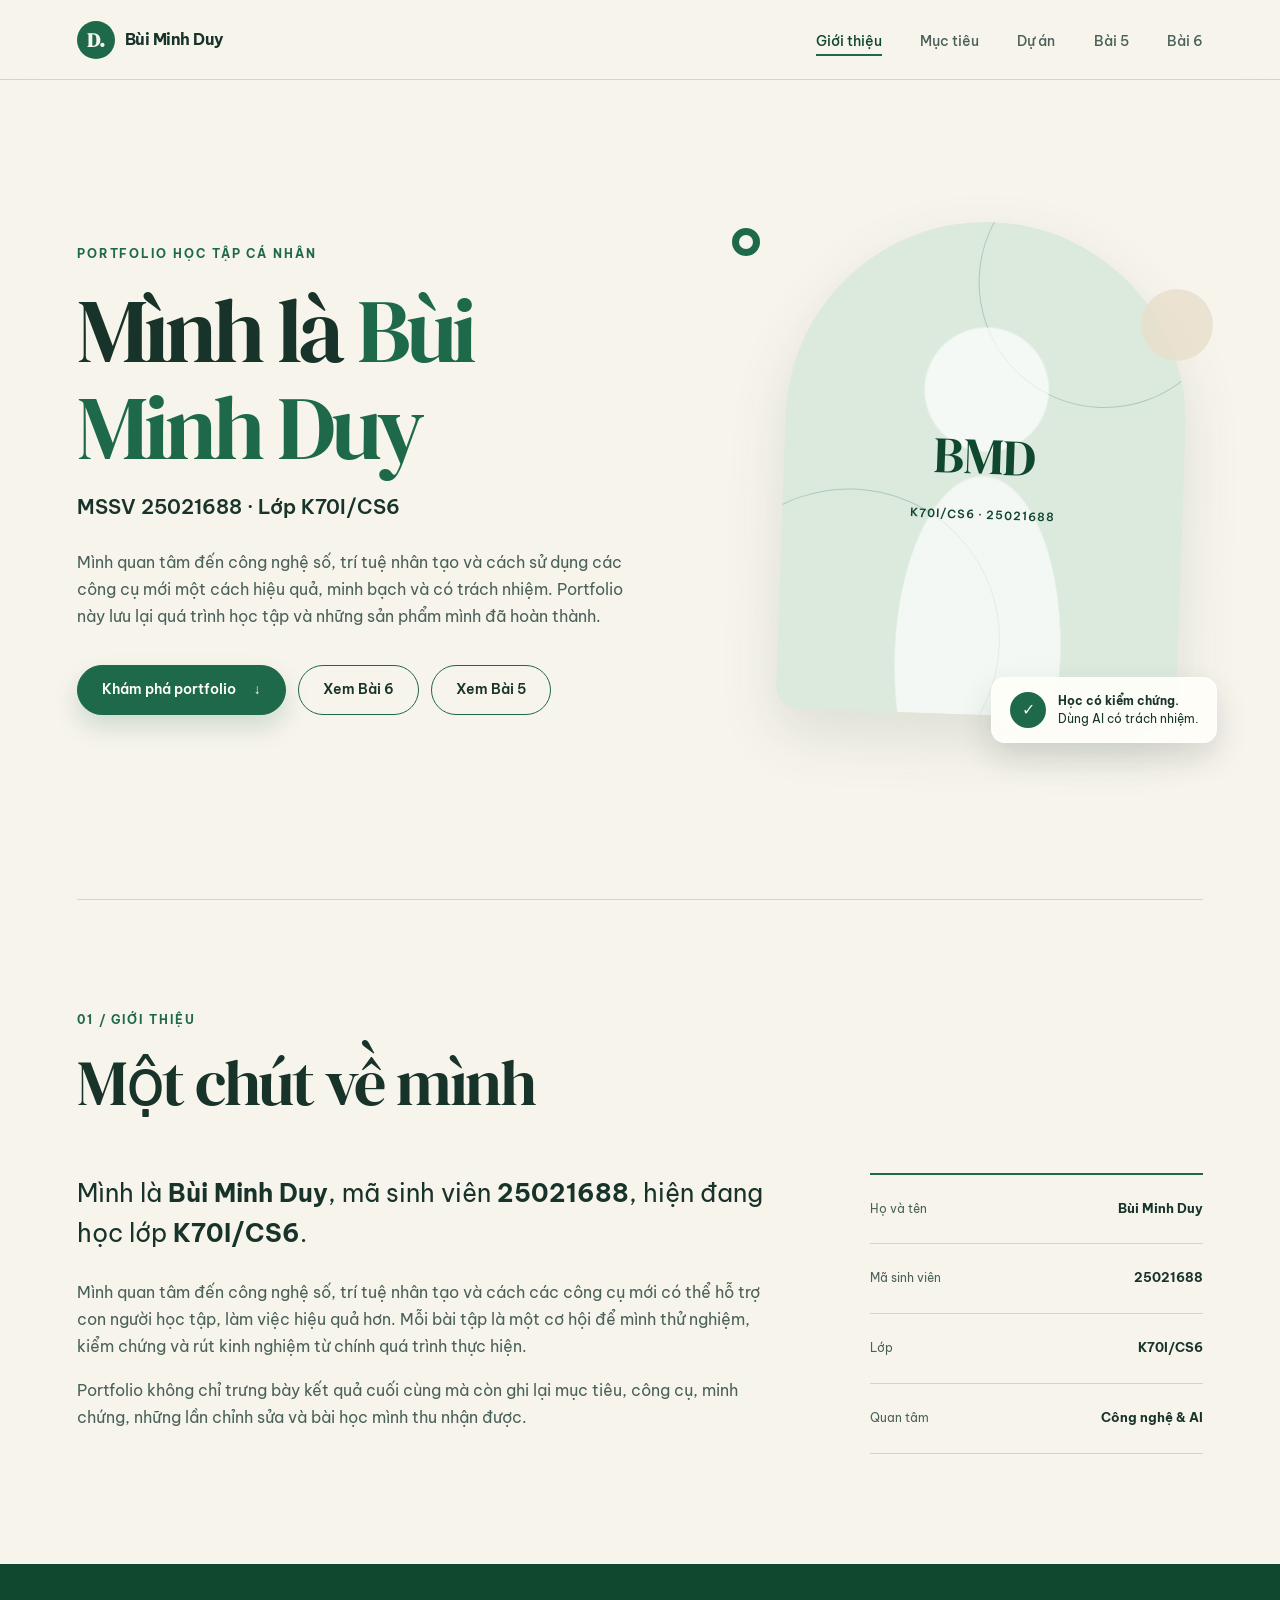
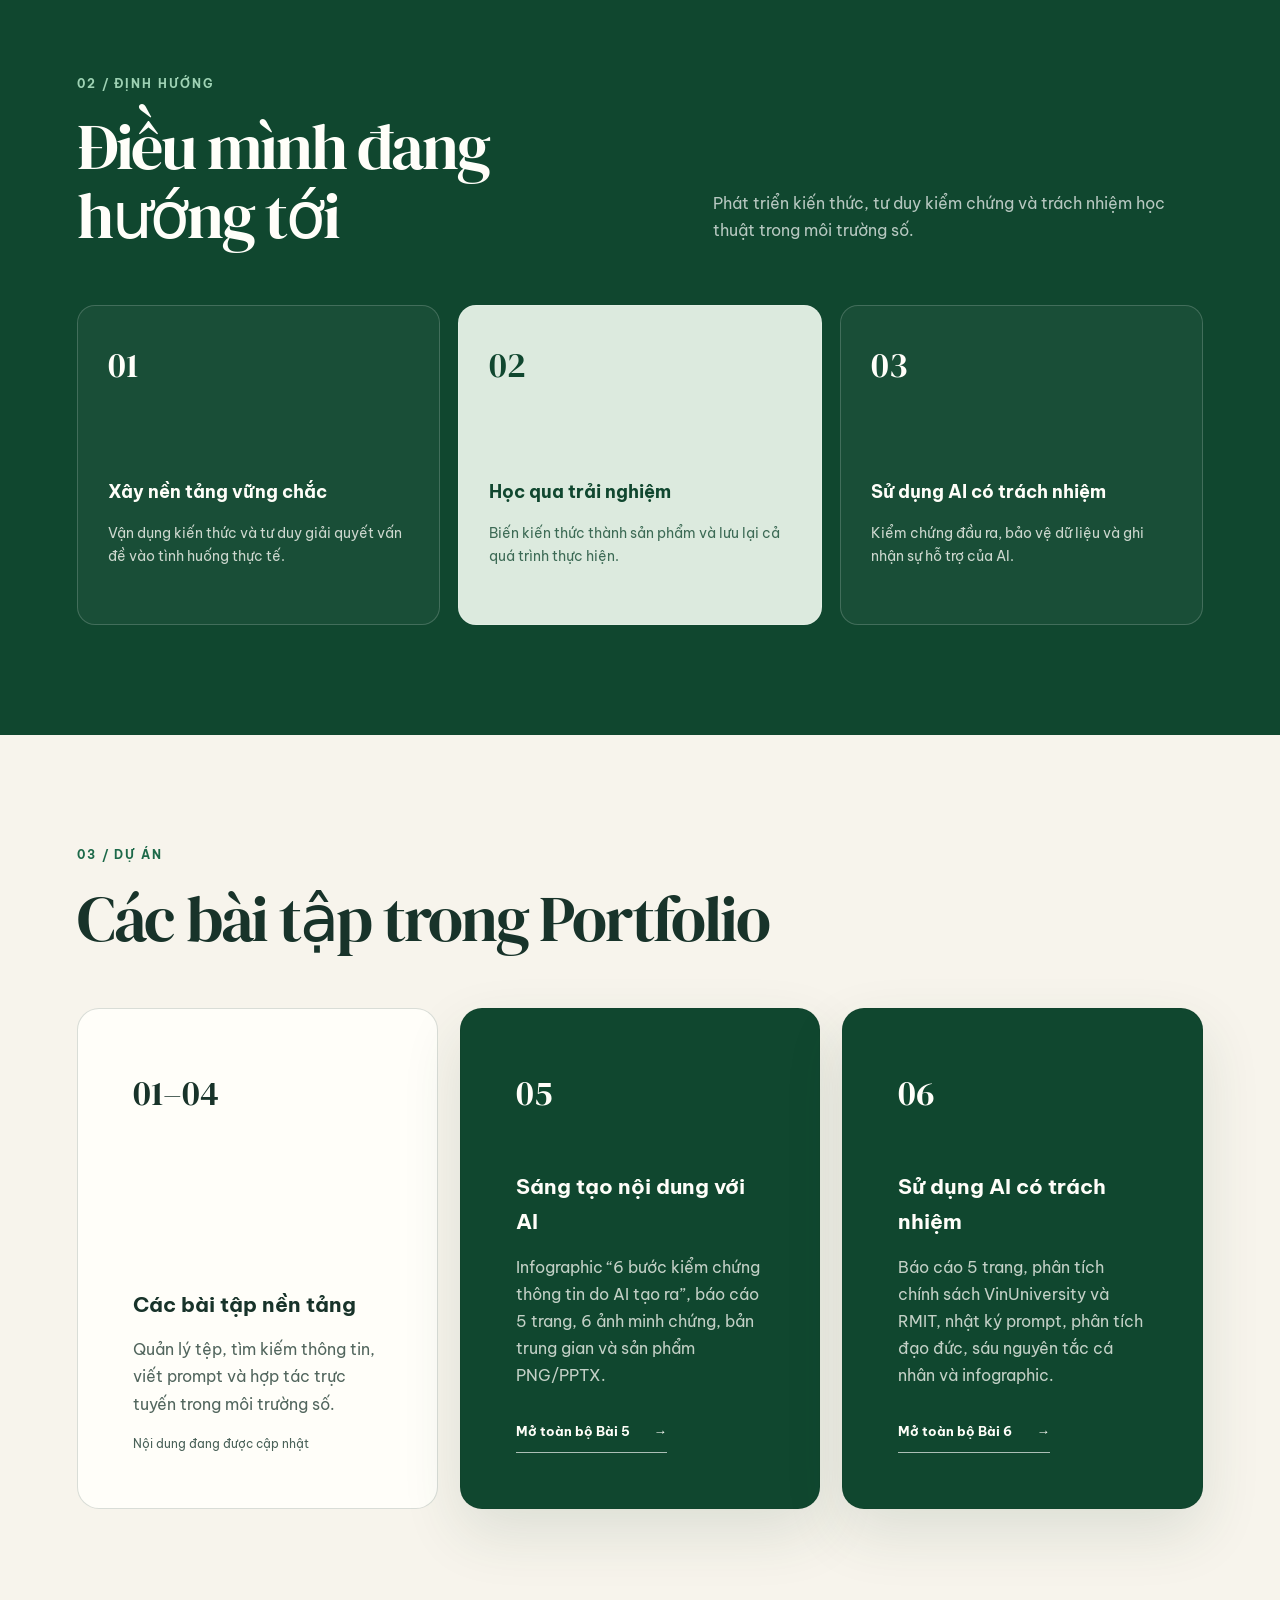
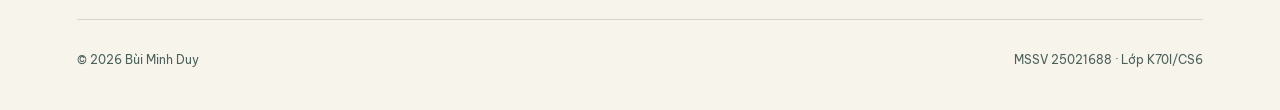
==== index.html @ 4091e0c0 "Add Bai 5 AI content project" ====
<!DOCTYPE html>
<html lang="vi">
  <head>
    <meta charset="UTF-8" />
    <meta name="viewport" content="width=device-width, initial-scale=1.0" />
    <meta
      name="description"
      content="Portfolio học tập của Bùi Minh Duy, sinh viên lớp K70I/CS6."
    />
    <title>Portfolio | Bùi Minh Duy</title>
    <link rel="stylesheet" href="styles.css" />
    <script src="script.js" defer></script>
  </head>
  <body>
    <header class="site-header">
      <a class="brand" href="#trang-chu" aria-label="Về đầu trang">
        <span class="brand-mark">D.</span>
        <span>Bùi Minh Duy</span>
      </a>

      <button
        class="menu-button"
        type="button"
        aria-label="Mở trình đơn"
        aria-expanded="false"
        aria-controls="main-menu"
      >
        <span></span>
        <span></span>
      </button>

      <nav id="main-menu" class="main-nav" aria-label="Điều hướng chính">
        <a class="active" href="#gioi-thieu">Giới thiệu</a>
        <a href="#muc-tieu">Mục tiêu</a>
        <a href="#du-an">Dự án</a>
        <a href="bai-5.html">Bài 5</a>
        <a href="bai-6.html">Bài 6</a>
      </nav>
    </header>

    <main>
      <section id="trang-chu" class="hero" aria-labelledby="hero-title">
        <div class="hero-copy">
          <p class="eyebrow">Portfolio học tập cá nhân</p>
          <h1 id="hero-title">Mình là <span>Bùi Minh Duy</span></h1>
          <p class="hero-role">MSSV 25021688 · Lớp K70I/CS6</p>
          <p class="hero-intro">
            Mình quan tâm đến công nghệ số, trí tuệ nhân tạo và cách sử dụng
            các công cụ mới một cách hiệu quả, minh bạch và có trách nhiệm.
            Portfolio này lưu lại quá trình học tập và những sản phẩm mình đã
            hoàn thành.
          </p>
          <div class="hero-actions">
            <a class="button button-primary" href="#gioi-thieu">
              Khám phá portfolio <span aria-hidden="true">↓</span>
            </a>
            <a class="button button-secondary" href="bai-6.html">
              Xem Bài 6
            </a>
            <a class="button button-secondary" href="bai-5.html">
              Xem Bài 5
            </a>
          </div>
        </div>

        <div class="hero-visual" aria-label="Thông tin sinh viên">
          <div class="portrait-frame">
            <div class="portrait-placeholder" role="img" aria-label="Ký hiệu tên Bùi Minh Duy">
              <span>BMD</span>
              <small>K70I/CS6 · 25021688</small>
            </div>
          </div>
          <div class="floating-note">
            <span class="note-icon" aria-hidden="true">✓</span>
            <p><strong>Học có kiểm chứng.</strong><br />Dùng AI có trách nhiệm.</p>
          </div>
          <span class="decor decor-one" aria-hidden="true"></span>
          <span class="decor decor-two" aria-hidden="true"></span>
        </div>
      </section>

      <section id="gioi-thieu" class="about section-shell" aria-labelledby="about-title">
        <div class="section-heading">
          <p class="eyebrow">01 / Giới thiệu</p>
          <h2 id="about-title">Một chút về mình</h2>
        </div>

        <div class="about-grid">
          <article class="about-story">
            <p class="lead">
              Mình là <strong>Bùi Minh Duy</strong>, mã sinh viên
              <strong>25021688</strong>, hiện đang học lớp
              <strong>K70I/CS6</strong>.
            </p>
            <p>
              Mình quan tâm đến công nghệ số, trí tuệ nhân tạo và cách các
              công cụ mới có thể hỗ trợ con người học tập, làm việc hiệu quả
              hơn. Mỗi bài tập là một cơ hội để mình thử nghiệm, kiểm chứng và
              rút kinh nghiệm từ chính quá trình thực hiện.
            </p>
            <p>
              Portfolio không chỉ trưng bày kết quả cuối cùng mà còn ghi lại
              mục tiêu, công cụ, minh chứng, những lần chỉnh sửa và bài học
              mình thu nhận được.
            </p>
          </article>

          <aside class="quick-facts" aria-label="Thông tin nhanh">
            <div class="fact"><span>Họ và tên</span><strong>Bùi Minh Duy</strong></div>
            <div class="fact"><span>Mã sinh viên</span><strong>25021688</strong></div>
            <div class="fact"><span>Lớp</span><strong>K70I/CS6</strong></div>
            <div class="fact"><span>Quan tâm</span><strong>Công nghệ &amp; AI</strong></div>
          </aside>
        </div>
      </section>

      <section id="muc-tieu" class="goals section-shell" aria-labelledby="goals-title">
        <div class="section-heading heading-row">
          <div>
            <p class="eyebrow">02 / Định hướng</p>
            <h2 id="goals-title">Điều mình đang hướng tới</h2>
          </div>
          <p>
            Phát triển kiến thức, tư duy kiểm chứng và trách nhiệm học thuật
            trong môi trường số.
          </p>
        </div>

        <div class="goal-list">
          <article class="goal-card">
            <span class="goal-number">01</span>
            <h3>Xây nền tảng vững chắc</h3>
            <p>Vận dụng kiến thức và tư duy giải quyết vấn đề vào tình huống thực tế.</p>
          </article>
          <article class="goal-card featured">
            <span class="goal-number">02</span>
            <h3>Học qua trải nghiệm</h3>
            <p>Biến kiến thức thành sản phẩm và lưu lại cả quá trình thực hiện.</p>
          </article>
          <article class="goal-card">
            <span class="goal-number">03</span>
            <h3>Sử dụng AI có trách nhiệm</h3>
            <p>Kiểm chứng đầu ra, bảo vệ dữ liệu và ghi nhận sự hỗ trợ của AI.</p>
          </article>
        </div>
      </section>

      <section id="du-an" class="portfolio-purpose section-shell" aria-labelledby="projects-title">
        <div class="section-heading">
          <p class="eyebrow">03 / Dự án</p>
          <h2 id="projects-title">Các bài tập trong Portfolio</h2>
        </div>

        <div class="projects-grid">
          <article class="project-card project-muted">
            <span>01–04</span>
            <h3>Các bài tập nền tảng</h3>
            <p>
              Quản lý tệp, tìm kiếm thông tin, viết prompt và hợp tác trực
              tuyến trong môi trường số.
            </p>
            <small>Nội dung đang được cập nhật</small>
          </article>

          <article class="project-card project-featured">
            <span>05</span>
            <h3>Sáng tạo nội dung với AI</h3>
            <p>
              Infographic “6 bước kiểm chứng thông tin do AI tạo ra”, báo cáo
              5 trang, 6 ảnh minh chứng, bản trung gian và sản phẩm PNG/PPTX.
            </p>
            <a class="project-link" href="bai-5.html">
              Mở toàn bộ Bài 5 <span aria-hidden="true">→</span>
            </a>
          </article>

          <article class="project-card project-featured">
            <span>06</span>
            <h3>Sử dụng AI có trách nhiệm</h3>
            <p>
              Báo cáo 5 trang, phân tích chính sách VinUniversity và RMIT,
              nhật ký prompt, phân tích đạo đức, sáu nguyên tắc cá nhân và
              infographic.
            </p>
            <a class="project-link" href="bai-6.html">
              Mở toàn bộ Bài 6 <span aria-hidden="true">→</span>
            </a>
          </article>
        </div>
      </section>
    </main>

    <footer>
      <p>© <span id="current-year">2026</span> Bùi Minh Duy</p>
      <p>MSSV 25021688 · Lớp K70I/CS6</p>
    </footer>
  </body>
</html>
---- styles.css ----
@import url("https://fonts.googleapis.com/css2?family=Be+Vietnam+Pro:wght@400;500;600;700&family=DM+Serif+Display&display=swap");

:root {
  --ink: #18332a;
  --ink-soft: #496158;
  --green: #1d6949;
  --green-dark: #10472f;
  --mint: #dceade;
  --cream: #f7f4ec;
  --sand: #e9dfcc;
  --white: #fffef9;
  --line: rgba(24, 51, 42, 0.16);
  --shadow: 0 24px 60px rgba(29, 71, 50, 0.12);
}

* {
  box-sizing: border-box;
}

html {
  scroll-behavior: smooth;
}

body {
  margin: 0;
  overflow-x: hidden;
  color: var(--ink);
  background: var(--cream);
  font-family: "Be Vietnam Pro", Arial, sans-serif;
  line-height: 1.7;
}

a {
  color: inherit;
  text-decoration: none;
}

button {
  font: inherit;
}

.site-header {
  position: sticky;
  z-index: 20;
  top: 0;
  display: flex;
  align-items: center;
  justify-content: space-between;
  min-height: 80px;
  padding: 0 6vw;
  border-bottom: 1px solid var(--line);
  background: rgba(247, 244, 236, 0.92);
  backdrop-filter: blur(16px);
}

.brand {
  display: inline-flex;
  align-items: center;
  gap: 10px;
  font-weight: 700;
  letter-spacing: -0.03em;
}

.brand-mark {
  display: grid;
  width: 38px;
  height: 38px;
  place-items: center;
  border-radius: 50%;
  color: var(--cream);
  background: var(--green);
  font-family: "DM Serif Display", Georgia, serif;
  font-size: 1.25rem;
}

.main-nav {
  display: flex;
  align-items: center;
  gap: clamp(22px, 3vw, 46px);
}

.main-nav a {
  position: relative;
  padding: 27px 0 23px;
  color: var(--ink-soft);
  font-size: 0.88rem;
  font-weight: 500;
}

.main-nav a::after {
  position: absolute;
  right: 0;
  bottom: 20px;
  left: 0;
  height: 2px;
  background: var(--green);
  content: "";
  transform: scaleX(0);
  transition: transform 180ms ease;
}

.main-nav a:hover,
.main-nav a.active {
  color: var(--green-dark);
}

.main-nav a:hover::after,
.main-nav a.active::after {
  transform: scaleX(1);
}

.menu-button {
  display: none;
  width: 44px;
  height: 44px;
  padding: 0;
  border: 0;
  background: transparent;
  cursor: pointer;
}

.menu-button span {
  display: block;
  width: 24px;
  height: 2px;
  margin: 6px auto;
  background: var(--ink);
  transition: transform 180ms ease;
}

.hero,
.section-shell,
footer {
  width: min(1180px, 88vw);
  margin-inline: auto;
}

.hero {
  display: grid;
  min-height: calc(100vh - 81px);
  align-items: center;
  grid-template-columns: 1.08fr 0.92fr;
  gap: clamp(50px, 8vw, 120px);
  padding: 80px 0 100px;
}

.eyebrow {
  margin: 0 0 18px;
  color: var(--green);
  font-size: 0.75rem;
  font-weight: 700;
  letter-spacing: 0.16em;
  text-transform: uppercase;
}

h1,
h2,
h3,
p {
  margin-top: 0;
}

h1,
h2 {
  font-family: "DM Serif Display", Georgia, serif;
  font-weight: 400;
  line-height: 1.08;
}

h1 {
  max-width: 760px;
  margin-bottom: 14px;
  font-size: clamp(3.4rem, 7vw, 6.7rem);
  letter-spacing: -0.045em;
}

h1 span {
  color: var(--green);
}

.hero-role {
  margin-bottom: 24px;
  color: var(--ink);
  font-size: clamp(1rem, 1.6vw, 1.3rem);
  font-weight: 600;
}

.hero-intro {
  max-width: 620px;
  margin-bottom: 34px;
  color: var(--ink-soft);
  font-size: 1rem;
}

.hero-actions {
  display: flex;
  flex-wrap: wrap;
  gap: 12px;
}

.button {
  display: inline-flex;
  min-height: 50px;
  align-items: center;
  justify-content: center;
  gap: 18px;
  padding: 0 24px;
  border: 1px solid var(--green);
  border-radius: 999px;
  font-size: 0.86rem;
  font-weight: 600;
  transition:
    transform 180ms ease,
    box-shadow 180ms ease,
    background 180ms ease;
}

.button:hover {
  transform: translateY(-2px);
}

.button-primary {
  color: var(--white);
  background: var(--green);
  box-shadow: 0 12px 24px rgba(29, 105, 73, 0.18);
}

.button-primary:hover {
  background: var(--green-dark);
}

.button-secondary:hover {
  background: var(--mint);
}

.hero-visual {
  position: relative;
  min-height: 560px;
}

.portrait-frame {
  position: absolute;
  inset: 4% 4% 8% 11%;
  overflow: hidden;
  border-radius: 220px 220px 24px 24px;
  background: var(--mint);
  box-shadow: var(--shadow);
  transform: rotate(2deg);
}

.portrait-frame::before,
.portrait-frame::after {
  position: absolute;
  border: 1px solid rgba(29, 105, 73, 0.25);
  border-radius: 50%;
  content: "";
}

.portrait-frame::before {
  top: -70px;
  right: -40px;
  width: 250px;
  height: 250px;
}

.portrait-frame::after {
  bottom: -80px;
  left: -80px;
  width: 300px;
  height: 300px;
}

.portrait-placeholder {
  position: relative;
  z-index: 1;
  display: flex;
  height: 100%;
  align-items: center;
  justify-content: center;
  flex-direction: column;
  color: var(--green-dark);
  background:
    radial-gradient(circle at 50% 34%, rgba(255, 255, 255, 0.7) 0 16%, transparent 16.5%),
    radial-gradient(ellipse at 50% 88%, rgba(255, 255, 255, 0.65) 0 29%, transparent 29.5%);
  font-family: "DM Serif Display", Georgia, serif;
  font-size: clamp(1.8rem, 4vw, 3.2rem);
  text-align: center;
}

.portrait-placeholder small {
  margin-top: 5px;
  font-family: "Be Vietnam Pro", Arial, sans-serif;
  font-size: 0.72rem;
  font-weight: 600;
  letter-spacing: 0.08em;
  text-transform: uppercase;
}

.floating-note {
  position: absolute;
  z-index: 2;
  right: -3%;
  bottom: 3%;
  display: flex;
  align-items: center;
  gap: 12px;
  padding: 14px 18px;
  border: 1px solid rgba(255, 255, 255, 0.7);
  border-radius: 14px;
  background: rgba(255, 254, 249, 0.92);
  box-shadow: 0 14px 32px rgba(24, 51, 42, 0.14);
  backdrop-filter: blur(10px);
}

.floating-note p {
  margin: 0;
  font-size: 0.75rem;
  line-height: 1.5;
}

.note-icon {
  display: grid;
  width: 36px;
  height: 36px;
  place-items: center;
  border-radius: 50%;
  color: var(--cream);
  background: var(--green);
}

.decor {
  position: absolute;
  border-radius: 50%;
}

.decor-one {
  top: 5%;
  left: 0;
  width: 28px;
  height: 28px;
  border: 7px solid var(--green);
}

.decor-two {
  top: 16%;
  right: -2%;
  width: 72px;
  height: 72px;
  background: var(--sand);
  opacity: 0.8;
}

.section-shell {
  padding: 110px 0;
  scroll-margin-top: 70px;
}

.section-heading {
  margin-bottom: 55px;
}

.section-heading h2,
.purpose-content h2,
.contact h2 {
  margin-bottom: 0;
  font-size: clamp(2.5rem, 5vw, 4.4rem);
  letter-spacing: -0.035em;
}

.about {
  border-top: 1px solid var(--line);
}

.about-grid {
  display: grid;
  grid-template-columns: 1.35fr 0.65fr;
  gap: clamp(40px, 8vw, 120px);
}

.about-story p {
  color: var(--ink-soft);
}

.about-story .lead {
  color: var(--ink);
  font-size: clamp(1.2rem, 2vw, 1.55rem);
  line-height: 1.65;
}

.quick-facts {
  border-top: 2px solid var(--green);
}

.fact {
  display: flex;
  justify-content: space-between;
  gap: 20px;
  padding: 23px 0;
  border-bottom: 1px solid var(--line);
}

.fact span {
  color: var(--ink-soft);
  font-size: 0.78rem;
}

.fact strong {
  font-size: 0.84rem;
  text-align: right;
}

.goals {
  width: 100%;
  max-width: none;
  padding-right: 6vw;
  padding-left: 6vw;
  color: var(--white);
  background: var(--green-dark);
}

.goals .eyebrow {
  color: #9ed2b4;
}

.heading-row {
  display: flex;
  align-items: end;
  justify-content: space-between;
  gap: 50px;
}

.heading-row > p {
  max-width: 490px;
  margin-bottom: 6px;
  color: var(--ink-soft);
}

.goals .heading-row > p {
  color: rgba(255, 255, 255, 0.7);
}

.goal-list {
  display: grid;
  max-width: 1180px;
  margin: 0 auto;
  grid-template-columns: repeat(3, 1fr);
  gap: 18px;
}

.goal-card {
  min-height: 320px;
  padding: 30px;
  border: 1px solid rgba(255, 255, 255, 0.18);
  border-radius: 18px;
  background: rgba(255, 255, 255, 0.04);
  transition:
    transform 200ms ease,
    background 200ms ease;
}

.goal-card:hover {
  background: rgba(255, 255, 255, 0.08);
  transform: translateY(-5px);
}

.goal-card.featured {
  color: var(--green-dark);
  background: var(--mint);
}

.goal-number {
  display: block;
  margin-bottom: 80px;
  font-family: "DM Serif Display", Georgia, serif;
  font-size: 2.2rem;
}

.goal-card h3 {
  margin-bottom: 14px;
  font-size: 1.15rem;
}

.goal-card p {
  margin-bottom: 0;
  color: inherit;
  font-size: 0.86rem;
  opacity: 0.78;
}

.purpose-card {
  display: grid;
  overflow: hidden;
  border: 1px solid var(--line);
  border-radius: 22px;
  background: var(--white);
  box-shadow: var(--shadow);
  grid-template-columns: 0.36fr 1fr;
}

.purpose-label {
  display: grid;
  min-height: 490px;
  place-items: center;
  padding: 30px;
  color: var(--cream);
  background: var(--green);
  font-size: 0.78rem;
  font-weight: 700;
  letter-spacing: 0.16em;
  text-transform: uppercase;
  writing-mode: vertical-rl;
  transform: rotate(180deg);
}

.purpose-content {
  padding: clamp(45px, 7vw, 90px);
}

.purpose-content h2 {
  max-width: 700px;
  margin-bottom: 28px;
}

.purpose-content > p {
  max-width: 740px;
  color: var(--ink-soft);
}

.purpose-tags {
  display: flex;
  flex-wrap: wrap;
  gap: 10px;
  margin-top: 36px;
}

.purpose-tags span {
  padding: 9px 14px;
  border: 1px solid var(--line);
  border-radius: 999px;
  color: var(--green-dark);
  background: var(--cream);
  font-size: 0.72rem;
  font-weight: 600;
}

.projects-grid {
  display: grid;
  grid-template-columns: repeat(3, 1fr);
  gap: 22px;
}

.project-card {
  display: flex;
  min-height: 360px;
  padding: clamp(30px, 5vw, 55px);
  border: 1px solid var(--line);
  border-radius: 22px;
  flex-direction: column;
}

.project-card > span {
  margin-bottom: auto;
  font-family: "DM Serif Display", Georgia, serif;
  font-size: 2.2rem;
}

.project-card h3 {
  margin: 45px 0 14px;
  font-size: 1.3rem;
}

.project-card p {
  color: inherit;
  opacity: 0.75;
}

.project-muted {
  color: var(--ink);
  background: var(--white);
}

.project-muted small {
  color: var(--ink-soft);
  font-size: 0.72rem;
}

.project-featured {
  color: var(--white);
  background: var(--green-dark);
  box-shadow: var(--shadow);
}

.project-link {
  display: inline-flex;
  width: fit-content;
  align-items: center;
  gap: 24px;
  margin-top: 16px;
  padding-bottom: 8px;
  border-bottom: 1px solid rgba(255, 255, 255, 0.65);
  font-size: 0.84rem;
  font-weight: 700;
}

.project-page {
  background: #f8f6ef;
}

.project-page .site-header {
  background: rgba(248, 246, 239, 0.94);
}

.project-hero {
  color: var(--white);
  background: var(--green-dark);
}

.project-hero-inner {
  display: grid;
  width: min(1180px, 88vw);
  min-height: 670px;
  align-items: center;
  margin: 0 auto;
  padding: 90px 0;
  grid-template-columns: 1.25fr 0.75fr;
  gap: 80px;
}

.project-hero-inner > * {
  min-width: 0;
}

.project-hero h1 {
  margin: 0 0 28px;
  color: var(--white);
  font-size: clamp(4rem, 8vw, 7rem);
}

.eyebrow.light,
.principles-section .eyebrow {
  color: #a9d7bc;
}

.project-lead {
  max-width: 700px;
  margin: 0;
  color: rgba(255, 255, 255, 0.72);
  font-size: clamp(1rem, 1.6vw, 1.25rem);
  overflow-wrap: anywhere;
}

.student-panel {
  width: 100%;
  margin: 0;
  padding: 12px 32px;
  border: 1px solid rgba(255, 255, 255, 0.18);
  border-radius: 20px;
  background: rgba(255, 255, 255, 0.05);
}

.student-panel div {
  display: flex;
  justify-content: space-between;
  gap: 20px;
  padding: 20px 0;
  border-bottom: 1px solid rgba(255, 255, 255, 0.14);
}

.student-panel div:last-child {
  border-bottom: 0;
}

.student-panel dt {
  color: rgba(255, 255, 255, 0.58);
  font-size: 0.72rem;
}

.student-panel dd {
  min-width: 0;
  margin: 0;
  font-size: 0.82rem;
  font-weight: 700;
  overflow-wrap: anywhere;
  text-align: right;
}

.deliverables-grid {
  display: grid;
  grid-template-columns: repeat(4, 1fr);
  gap: 14px;
}

.deliverables-grid article {
  min-height: 250px;
  padding: 27px;
  border: 1px solid var(--line);
  border-radius: 16px;
  background: var(--white);
}

.deliverables-grid strong,
.process-grid article > span,
.prompt-card > span {
  color: var(--green);
  font-size: 0.72rem;
  font-weight: 700;
  letter-spacing: 0.1em;
  text-transform: uppercase;
}

.deliverables-grid h3 {
  margin: 70px 0 12px;
  font-size: 1rem;
}

.deliverables-grid p {
  margin: 0;
  color: var(--ink-soft);
  font-size: 0.82rem;
}

.policy-section,
.ai-log-section,
.ethics-section,
.infographic-section,
.report-section,
.integrity-section,
.reflection-section,
.sources-section {
  border-top: 1px solid var(--line);
}

.two-column-copy {
  display: grid;
  grid-template-columns: 1fr 1fr;
  gap: clamp(40px, 8vw, 100px);
}

.two-column-copy p {
  color: var(--ink-soft);
}

.check-list {
  margin: 0;
  padding: 0;
  list-style: none;
}

.check-list li {
  position: relative;
  padding: 15px 0 15px 40px;
  border-bottom: 1px solid var(--line);
  font-size: 0.86rem;
}

.check-list li::before {
  position: absolute;
  top: 17px;
  left: 0;
  display: grid;
  width: 22px;
  height: 22px;
  place-items: center;
  border-radius: 50%;
  color: var(--white);
  background: var(--green);
  content: "✓";
  font-size: 0.7rem;
  font-weight: 700;
}

.comparison-table {
  overflow: hidden;
  margin-top: 60px;
  border: 1px solid var(--line);
  border-radius: 16px;
  background: var(--white);
}

.comparison-row {
  display: grid;
  grid-template-columns: 0.7fr 1.15fr 1.15fr;
}

.ai-comparison .comparison-row {
  grid-template-columns: 0.8fr 1fr 1fr 1fr;
}

.comparison-row > * {
  padding: 18px 22px;
  border-right: 1px solid var(--line);
  border-bottom: 1px solid var(--line);
  font-size: 0.8rem;
}

.comparison-row > *:last-child {
  border-right: 0;
}

.comparison-row:last-child > * {
  border-bottom: 0;
}

.comparison-head {
  color: var(--white);
  background: var(--green-dark);
}

.comparison-head span {
  font-weight: 700;
}

.prompt-card {
  padding: clamp(30px, 5vw, 55px);
  border-left: 5px solid var(--green);
  border-radius: 0 18px 18px 0;
  background: var(--white);
  box-shadow: var(--shadow);
}

.prompt-card blockquote {
  max-width: 940px;
  margin: 28px 0 0;
  font-family: "DM Serif Display", Georgia, serif;
  font-size: clamp(1.35rem, 2.5vw, 2rem);
  line-height: 1.45;
}

.process-grid {
  display: grid;
  margin-top: 26px;
  grid-template-columns: 0.85fr 1.15fr;
  gap: 20px;
}

.process-grid article {
  padding: clamp(28px, 4vw, 45px);
  border: 1px solid var(--line);
  border-radius: 18px;
  background: var(--white);
}

.process-grid ol {
  margin: 25px 0 0;
  padding-left: 22px;
}

.process-grid li,
.process-grid p {
  color: var(--ink-soft);
  font-size: 0.84rem;
}

.evidence-gallery {
  display: grid;
  margin-top: 34px;
  grid-template-columns: repeat(3, 1fr);
  gap: 18px;
}

.evidence-gallery figure {
  margin: 0;
  overflow: hidden;
  border: 1px solid var(--line);
  border-radius: 18px;
  background: var(--white);
  box-shadow: 0 12px 30px rgba(24, 51, 42, 0.08);
}

.evidence-gallery img {
  display: block;
  width: 100%;
  aspect-ratio: 16 / 9;
  object-fit: cover;
}

.evidence-gallery figcaption {
  padding: 14px 16px 16px;
  color: var(--ink-soft);
  font-size: 0.74rem;
  font-weight: 700;
}

.ethics-grid {
  display: grid;
  grid-template-columns: repeat(3, 1fr);
  gap: 18px;
}

.ethics-grid article {
  min-height: 340px;
  padding: 32px;
  border: 1px solid var(--line);
  border-radius: 18px;
  background: var(--white);
}

.ethics-grid article > span {
  display: grid;
  width: 45px;
  height: 45px;
  place-items: center;
  border-radius: 50%;
  color: var(--green);
  background: var(--mint);
  font-family: "DM Serif Display", Georgia, serif;
  font-size: 1.3rem;
}

.ethics-grid h3 {
  margin: 70px 0 14px;
}

.ethics-grid p {
  margin: 0;
  color: var(--ink-soft);
  font-size: 0.84rem;
}

.principles-section {
  padding: 1px 0;
  color: var(--white);
  background: var(--green-dark);
}

.principles-section .heading-row > p {
  color: rgba(255, 255, 255, 0.65);
}

.principles-list {
  display: grid;
  margin: 0;
  padding: 0;
  counter-reset: principles;
  grid-template-columns: repeat(2, 1fr);
  gap: 1px;
  background: rgba(255, 255, 255, 0.16);
  list-style: none;
}

.principles-list li {
  position: relative;
  min-height: 160px;
  padding: 35px 35px 35px 95px;
  background: var(--green-dark);
  counter-increment: principles;
}

.principles-list li::before {
  position: absolute;
  top: 33px;
  left: 34px;
  color: #9ed2b4;
  content: "0" counter(principles);
  font-family: "DM Serif Display", Georgia, serif;
  font-size: 1.6rem;
}

.principles-list strong,
.principles-list span {
  display: block;
}

.principles-list strong {
  margin-bottom: 8px;
}

.principles-list span {
  color: rgba(255, 255, 255, 0.68);
  font-size: 0.82rem;
}

.infographic-frame {
  max-width: 840px;
  margin: 0 auto;
}

.infographic-frame img {
  display: block;
  width: 100%;
  height: auto;
  border-radius: 20px;
  box-shadow: var(--shadow);
}

.infographic-frame figcaption {
  margin-top: 14px;
  color: var(--ink-soft);
  font-size: 0.72rem;
  text-align: center;
}

.report-actions {
  display: flex;
  flex-wrap: wrap;
  gap: 10px;
}

.pdf-viewer {
  display: block;
  width: 100%;
  height: 820px;
  border: 1px solid var(--line);
  border-radius: 18px;
  background: var(--white);
  box-shadow: var(--shadow);
}

.integrity-card {
  display: grid;
  padding: clamp(35px, 6vw, 70px);
  border-radius: 22px;
  color: var(--white);
  background: var(--green);
  grid-template-columns: 0.8fr 1.2fr;
  gap: 60px;
}

.integrity-card h2 {
  margin: 0;
  font-size: clamp(2.3rem, 4vw, 3.6rem);
}

.integrity-card p {
  color: rgba(255, 255, 255, 0.76);
}

.reflection-section blockquote {
  max-width: 970px;
  margin: 0;
  color: var(--green-dark);
  font-family: "DM Serif Display", Georgia, serif;
  font-size: clamp(1.5rem, 3vw, 2.5rem);
  line-height: 1.45;
}

.sources-list {
  border-top: 1px solid var(--line);
}

.sources-list a {
  display: grid;
  align-items: center;
  padding: 24px 0;
  border-bottom: 1px solid var(--line);
  grid-template-columns: 0.35fr 1fr;
  gap: 30px;
  transition: color 180ms ease;
}

.sources-list a:hover {
  color: var(--green);
}

.sources-list span {
  color: var(--ink-soft);
  font-size: 0.75rem;
}

.sources-list strong {
  font-size: 0.9rem;
}

.contact {
  display: flex;
  align-items: end;
  justify-content: space-between;
  gap: 50px;
  border-top: 1px solid var(--line);
}

.contact h2 {
  max-width: 650px;
}

.contact-link {
  display: flex;
  align-items: center;
  gap: 30px;
  padding-bottom: 9px;
  border-bottom: 1px solid var(--green);
  color: var(--green);
  font-size: 0.9rem;
  font-weight: 600;
}

.contact-link span {
  font-size: 1.3rem;
}

footer {
  display: flex;
  justify-content: space-between;
  gap: 30px;
  padding: 30px 0 40px;
  border-top: 1px solid var(--line);
  color: var(--ink-soft);
  font-size: 0.72rem;
}

footer p {
  margin: 0;
}

@media (max-width: 900px) {
  .menu-button {
    display: block;
  }

  .main-nav {
    position: absolute;
    top: 80px;
    right: 0;
    left: 0;
    display: none;
    align-items: stretch;
    padding: 16px 6vw 24px;
    border-bottom: 1px solid var(--line);
    background: var(--cream);
    flex-direction: column;
    gap: 0;
  }

  .main-nav.open {
    display: flex;
  }

  .main-nav a {
    padding: 13px 0;
  }

  .main-nav a::after {
    display: none;
  }

  .hero {
    min-height: auto;
    grid-template-columns: 1fr;
  }

  .hero-visual {
    min-height: 520px;
  }

  .portrait-frame {
    right: 8%;
    left: 8%;
  }

  .about-grid {
    grid-template-columns: 1fr;
  }

  .heading-row,
  .contact {
    align-items: flex-start;
    flex-direction: column;
  }

  .goal-list {
    grid-template-columns: 1fr;
  }

  .goal-card {
    min-height: auto;
  }

  .goal-number {
    margin-bottom: 40px;
  }

  .purpose-card {
    grid-template-columns: 1fr;
  }

  .purpose-label {
    min-height: auto;
    place-items: start;
    writing-mode: initial;
    transform: none;
  }

  .projects-grid,
  .project-hero-inner,
  .two-column-copy,
  .process-grid,
  .integrity-card {
    grid-template-columns: 1fr;
  }

  .project-hero-inner {
    min-height: auto;
  }

  .deliverables-grid,
  .evidence-gallery,
  .ethics-grid {
    grid-template-columns: repeat(2, 1fr);
  }

  .principles-list {
    grid-template-columns: 1fr;
  }

  .pdf-viewer {
    height: 650px;
  }
}

@media (max-width: 560px) {
  .site-header {
    min-height: 70px;
  }

  .main-nav {
    top: 70px;
  }

  .hero,
  .section-shell,
  footer {
    width: min(90vw, 1180px);
  }

  .hero {
    padding: 65px 0 75px;
  }

  h1 {
    font-size: clamp(3rem, 16vw, 4.3rem);
  }

  .hero-visual {
    min-height: 410px;
  }

  .portrait-frame {
    inset: 3% 4% 8%;
  }

  .floating-note {
    right: 0;
  }

  .decor-two {
    right: 0;
  }

  .section-shell {
    padding: 80px 0;
  }

  .goals {
    width: 100%;
    padding-right: 5vw;
    padding-left: 5vw;
  }

  .purpose-content {
    padding: 38px 26px;
  }

  .contact-link {
    max-width: 100%;
    gap: 12px;
    overflow-wrap: anywhere;
  }

  footer {
    flex-direction: column;
    gap: 7px;
  }

  .project-hero-inner {
    width: 90vw;
    padding: 70px 0;
    gap: 45px;
  }

  .project-hero h1 {
    font-size: clamp(3.3rem, 17vw, 5rem);
  }

  .student-panel {
    padding: 8px 20px;
  }

  .student-panel div {
    display: grid;
    grid-template-columns: minmax(90px, 1fr) minmax(0, 1.2fr);
  }

  .projects-grid,
  .deliverables-grid,
  .evidence-gallery,
  .ethics-grid {
    grid-template-columns: 1fr;
  }

  .comparison-table {
    overflow-x: auto;
  }

  .comparison-row {
    min-width: 700px;
  }

  .ai-comparison .comparison-row {
    min-width: 780px;
  }

  .principles-list li {
    padding: 28px 25px 28px 78px;
  }

  .principles-list li::before {
    top: 27px;
    left: 25px;
  }

  .pdf-viewer {
    height: 520px;
  }

  .sources-list a {
    grid-template-columns: 1fr;
    gap: 4px;
  }
}

@media (prefers-reduced-motion: reduce) {
  html {
    scroll-behavior: auto;
  }

  *,
  *::before,
  *::after {
    transition-duration: 0.01ms !important;
  }
}
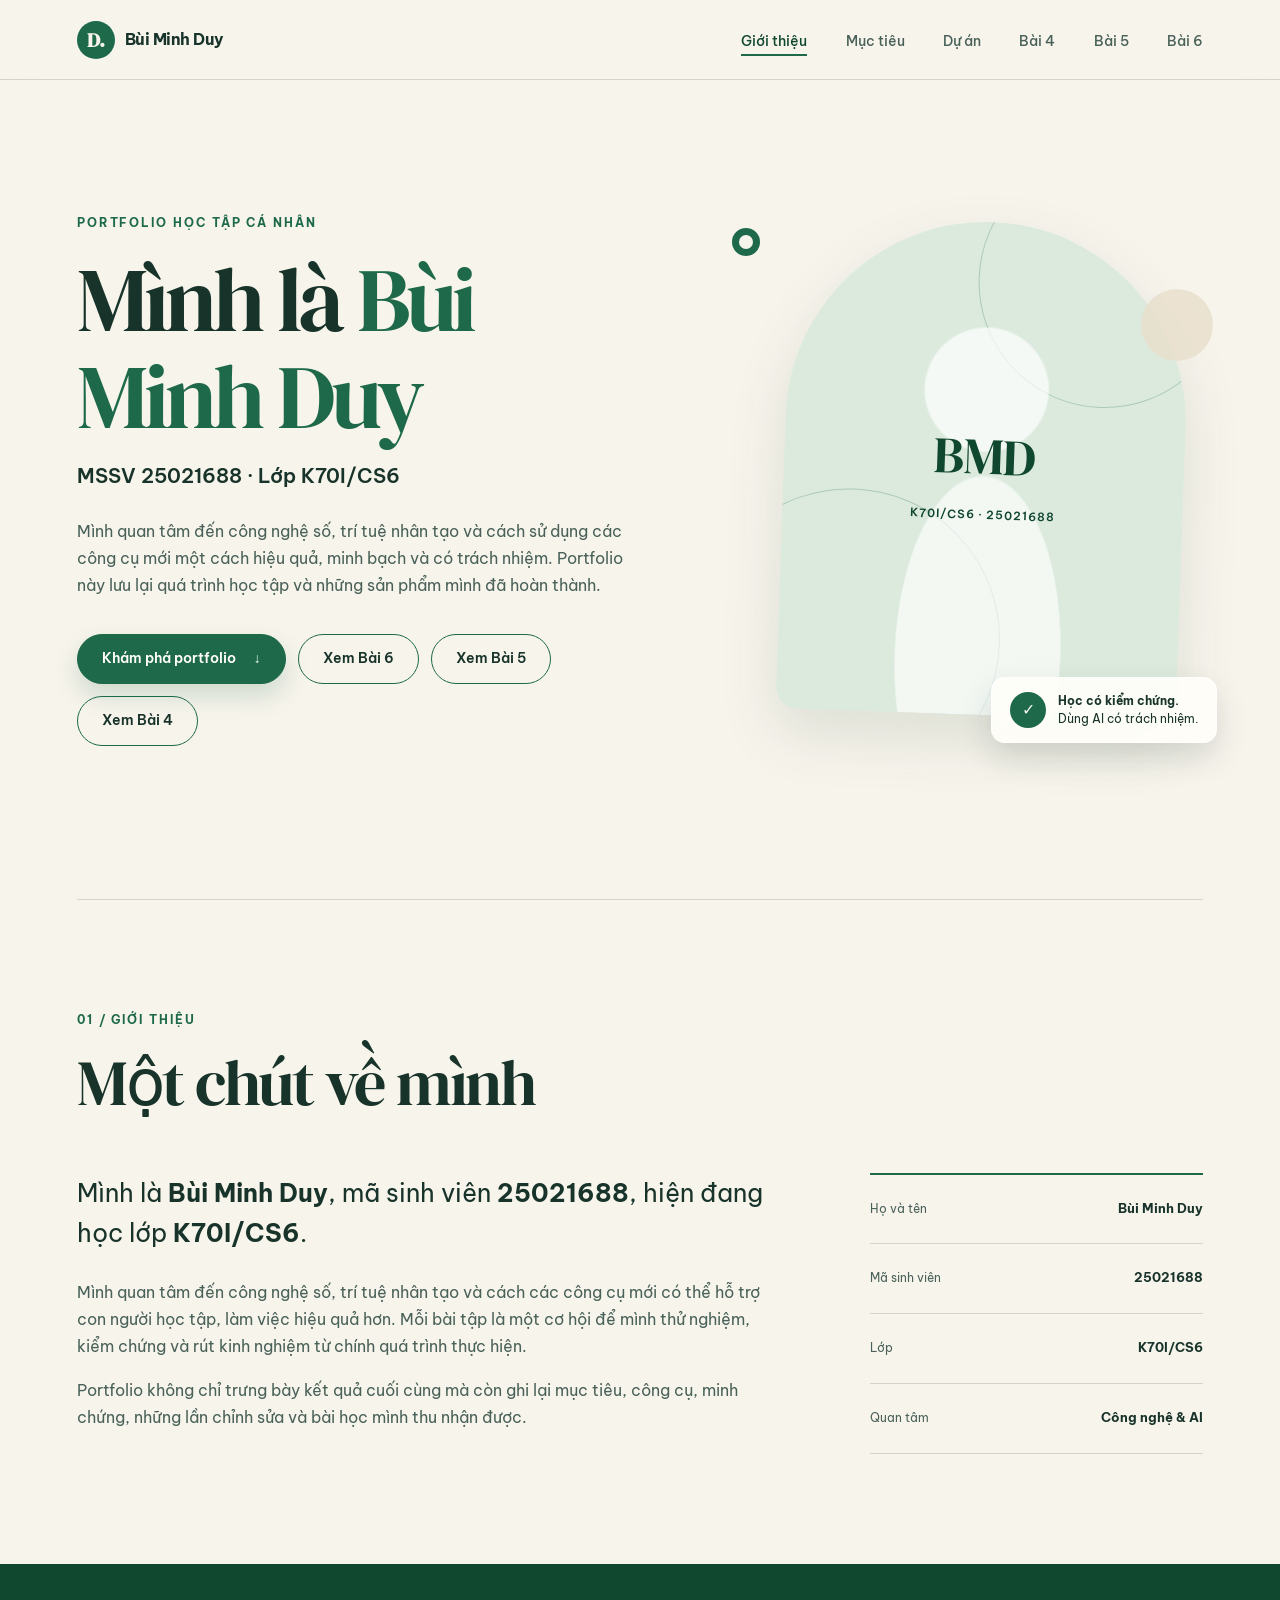
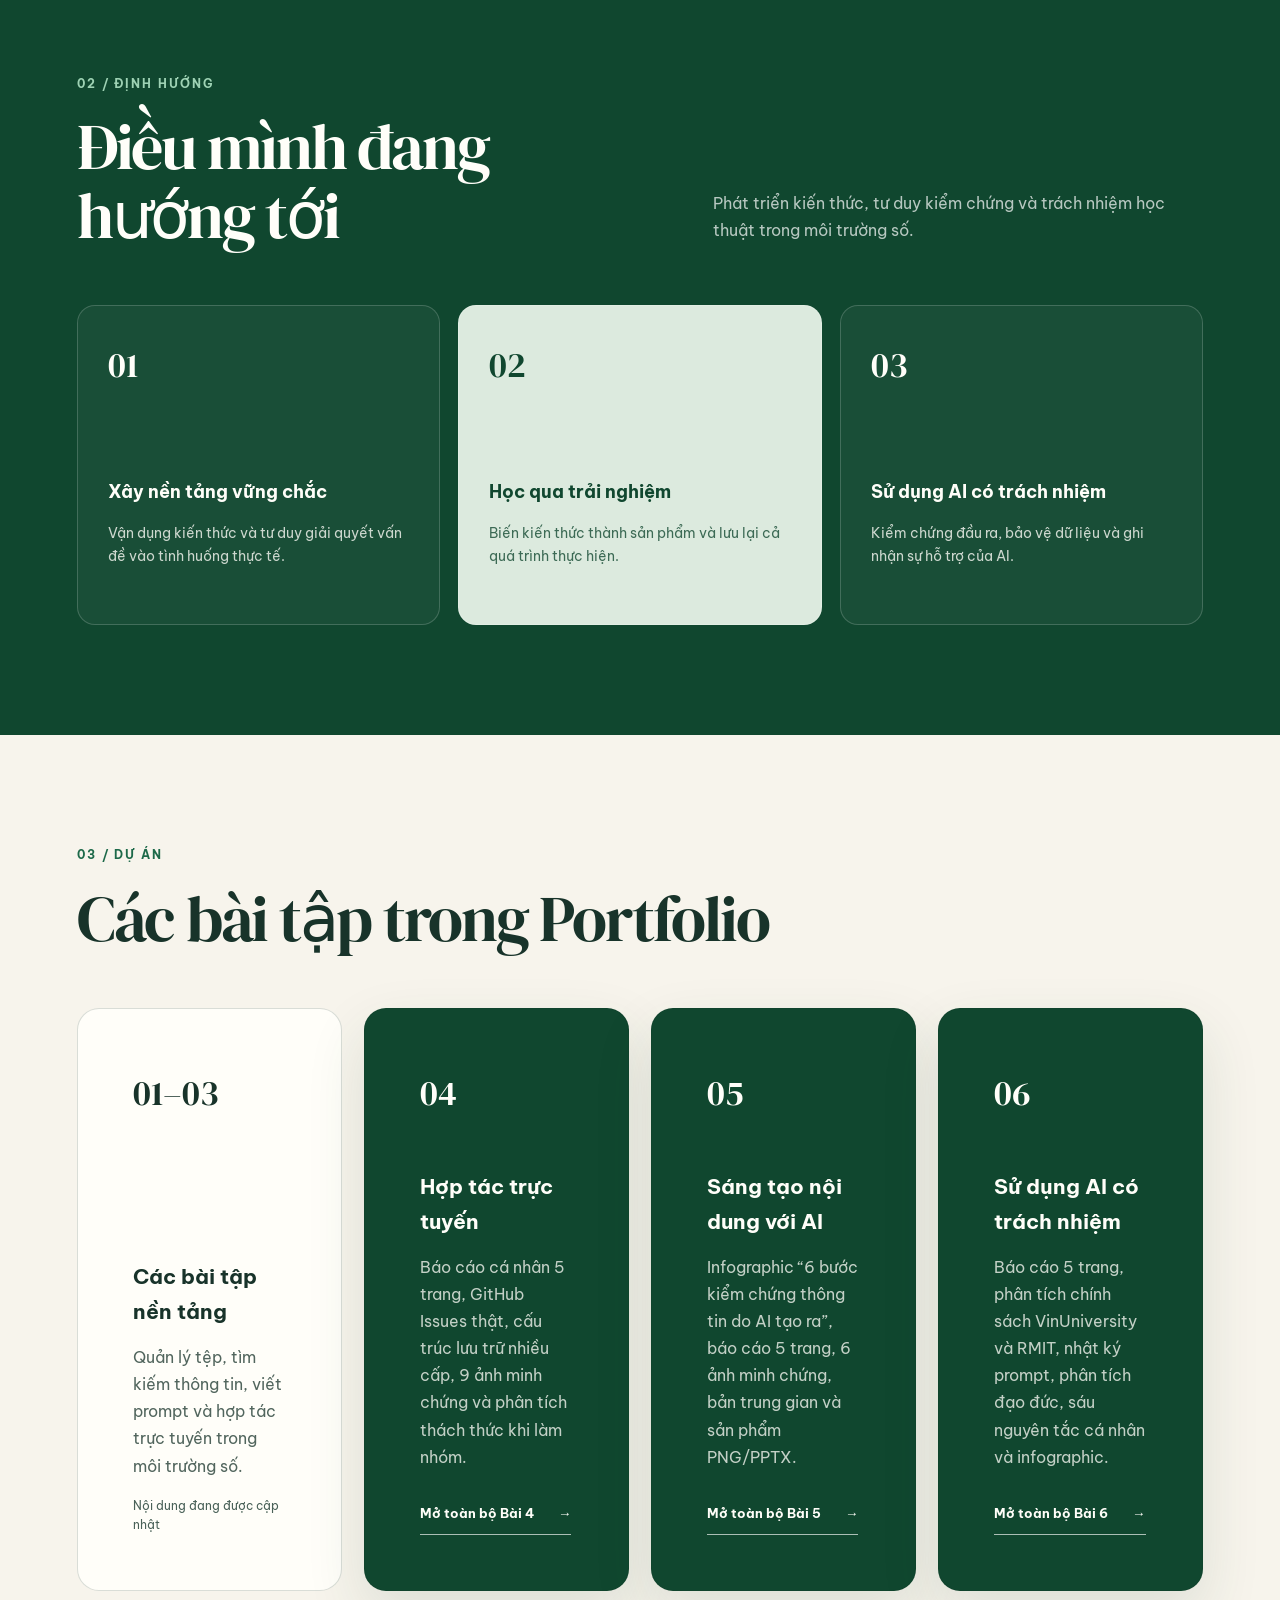
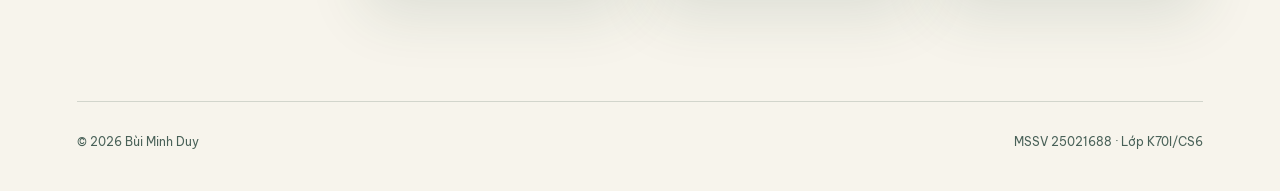
==== commit 015393a3: "Add Bai 4 collaboration project" ====
--- a/index.html
+++ b/index.html
@@ -33,6 +33,7 @@
         <a class="active" href="#gioi-thieu">Giới thiệu</a>
         <a href="#muc-tieu">Mục tiêu</a>
         <a href="#du-an">Dự án</a>
+        <a href="bai-4.html">Bài 4</a>
         <a href="bai-5.html">Bài 5</a>
         <a href="bai-6.html">Bài 6</a>
       </nav>
@@ -60,6 +61,9 @@
             <a class="button button-secondary" href="bai-5.html">
               Xem Bài 5
             </a>
+            <a class="button button-secondary" href="bai-4.html">
+              Xem Bài 4
+            </a>
           </div>
         </div>
 
@@ -153,13 +157,25 @@
 
         <div class="projects-grid">
           <article class="project-card project-muted">
-            <span>01–04</span>
+            <span>01–03</span>
             <h3>Các bài tập nền tảng</h3>
             <p>
               Quản lý tệp, tìm kiếm thông tin, viết prompt và hợp tác trực
               tuyến trong môi trường số.
             </p>
             <small>Nội dung đang được cập nhật</small>
+          </article>
+
+          <article class="project-card project-featured">
+            <span>04</span>
+            <h3>Hợp tác trực tuyến</h3>
+            <p>
+              Báo cáo cá nhân 5 trang, GitHub Issues thật, cấu trúc lưu trữ
+              nhiều cấp, 9 ảnh minh chứng và phân tích thách thức khi làm nhóm.
+            </p>
+            <a class="project-link" href="bai-4.html">
+              Mở toàn bộ Bài 4 <span aria-hidden="true">→</span>
+            </a>
           </article>
 
           <article class="project-card project-featured">
--- a/styles.css
+++ b/styles.css
@@ -545,7 +545,7 @@
 
 .projects-grid {
   display: grid;
-  grid-template-columns: repeat(3, 1fr);
+  grid-template-columns: repeat(auto-fit, minmax(260px, 1fr));
   gap: 22px;
 }
 
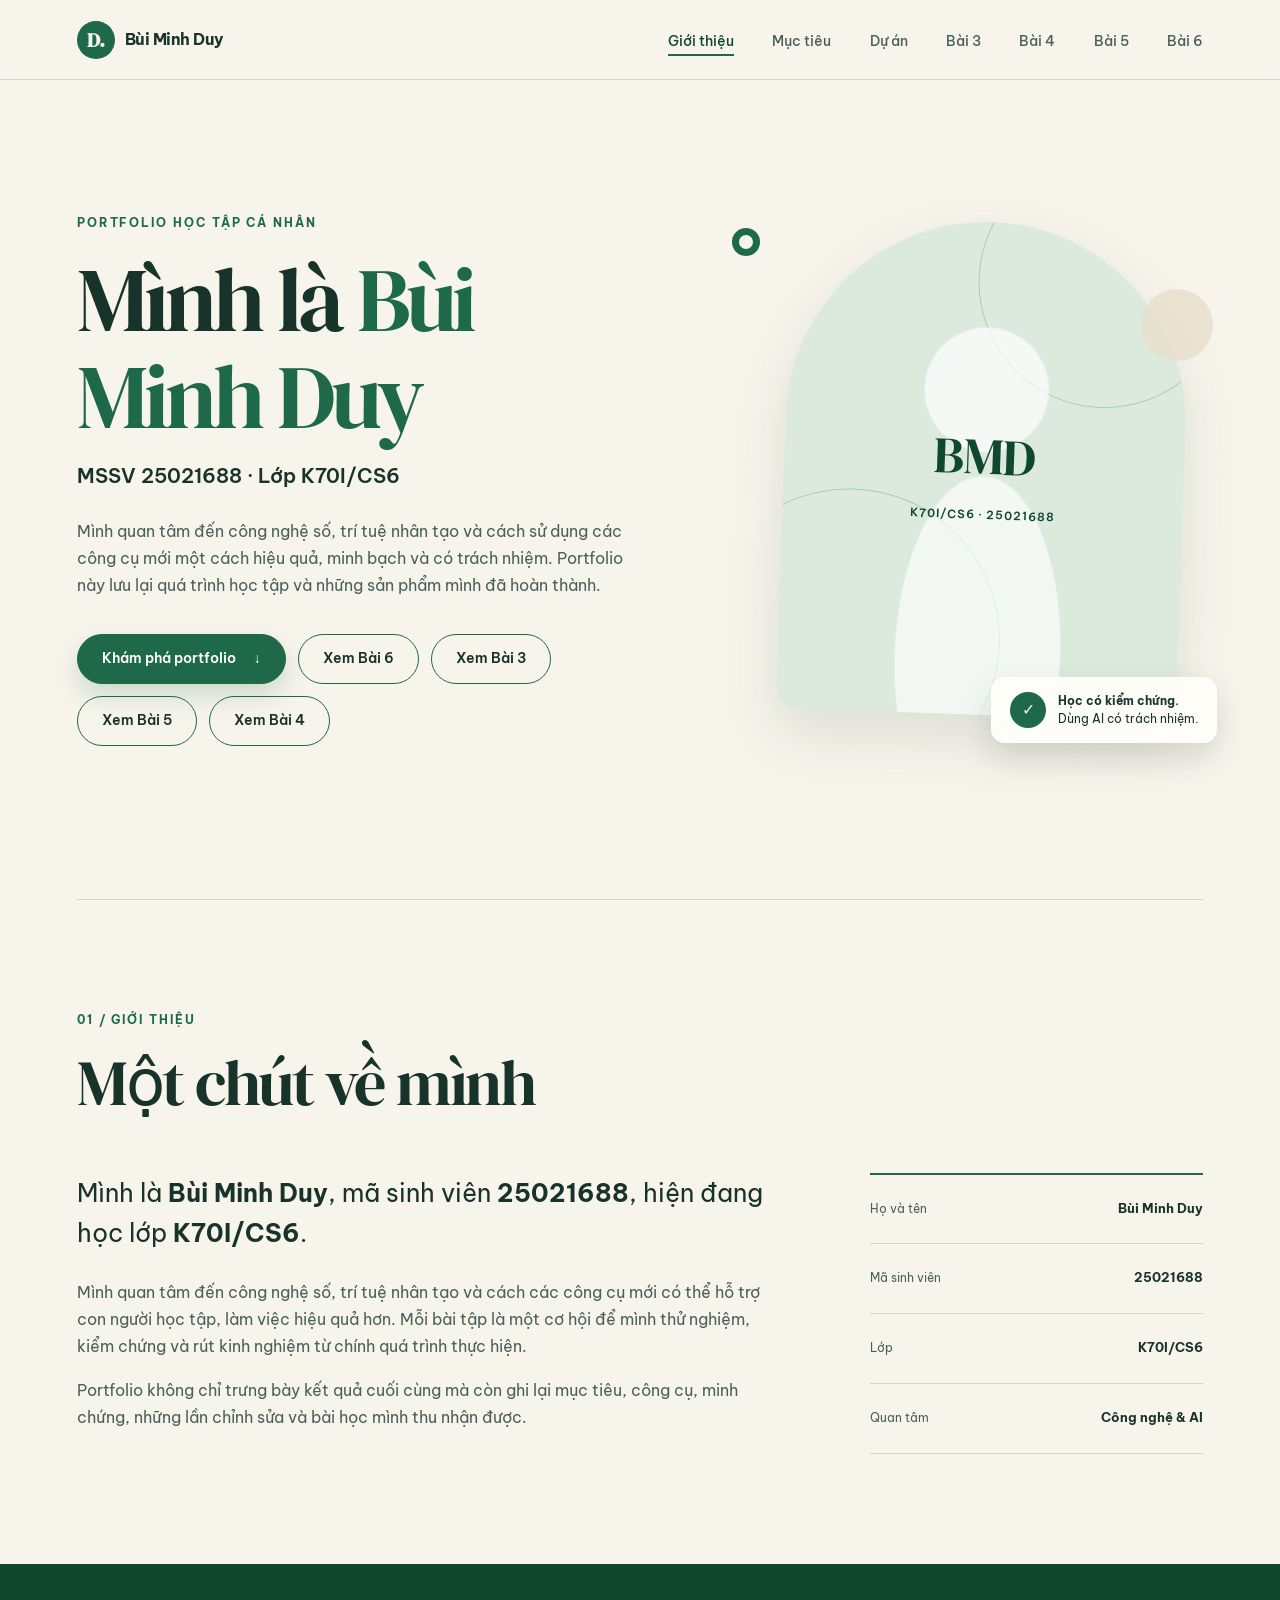
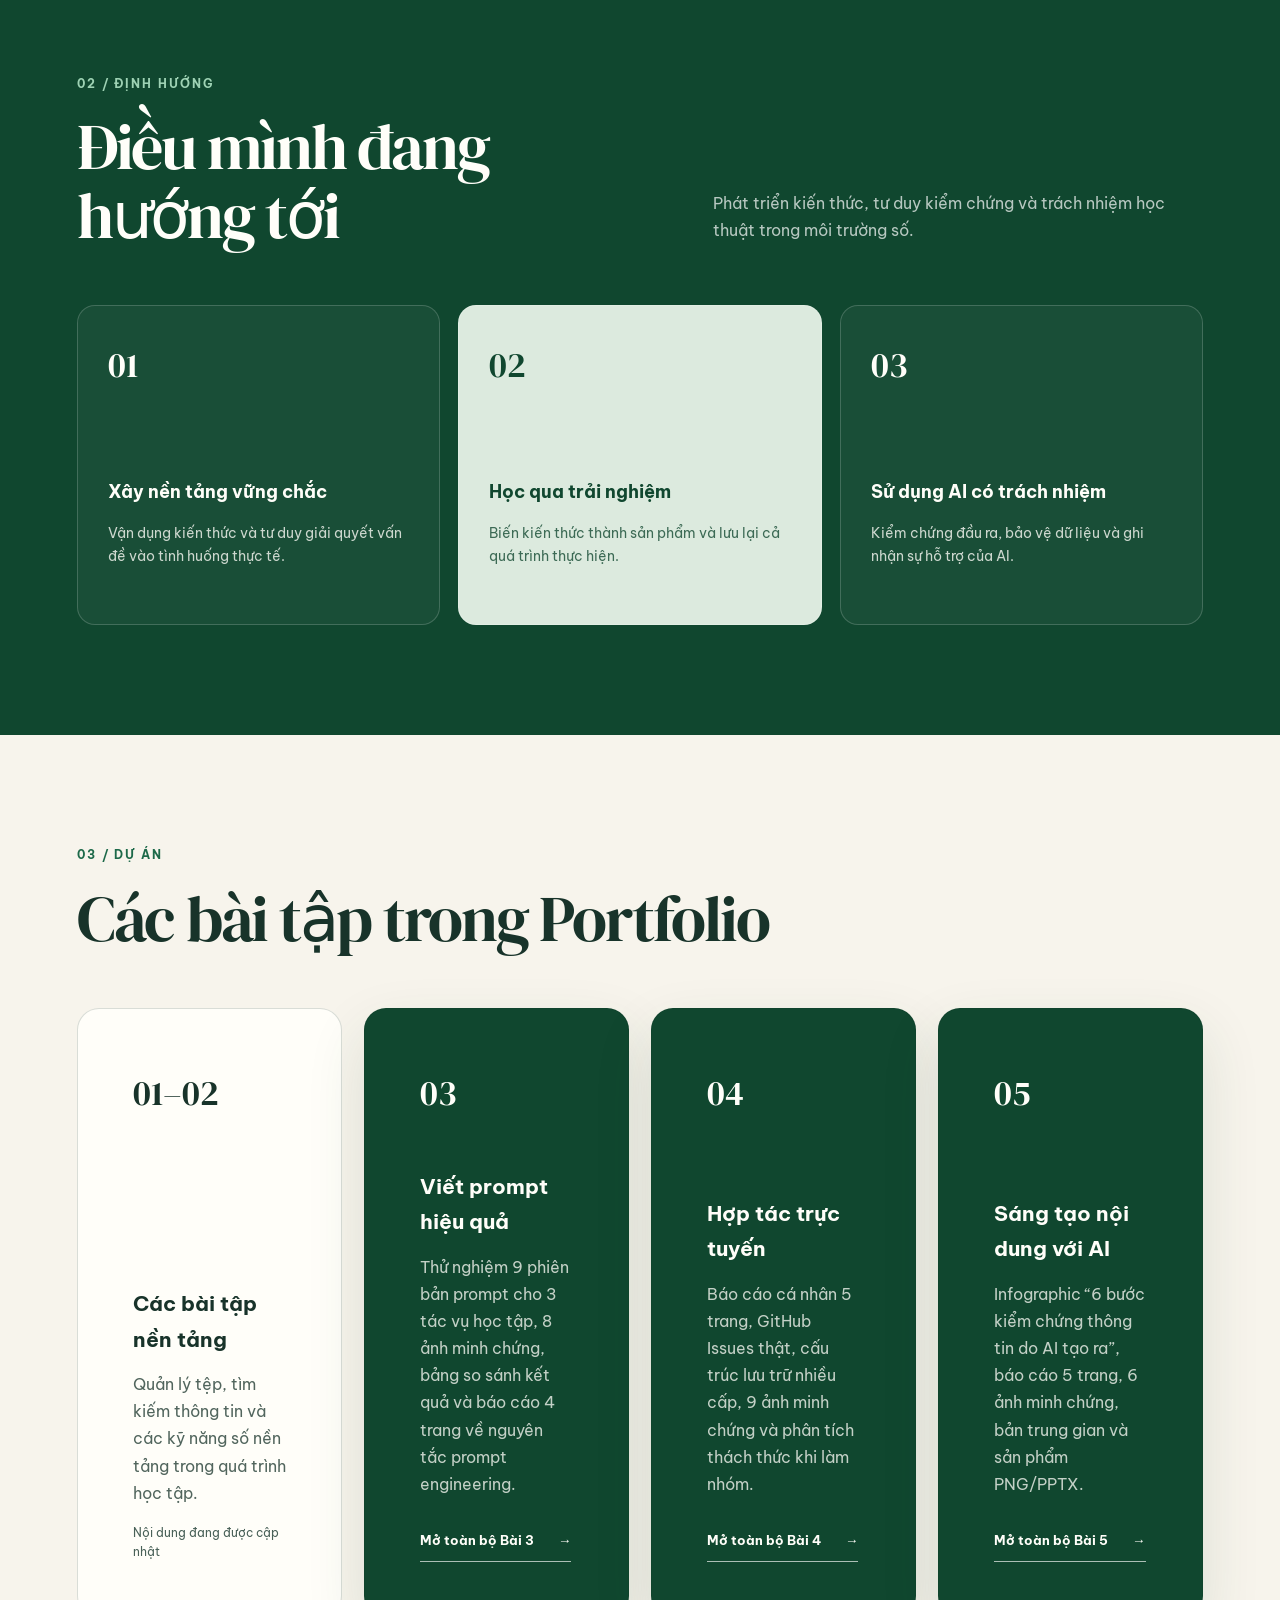
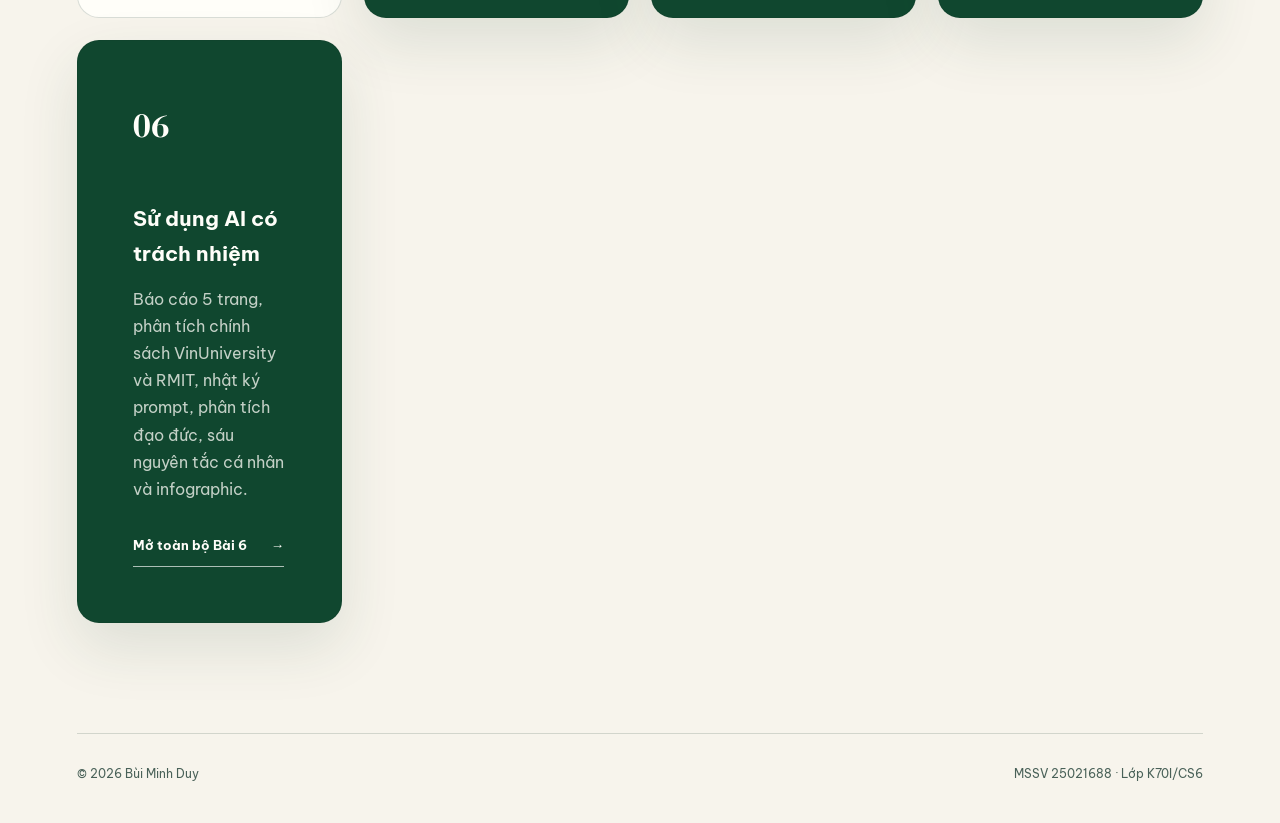
==== commit fc1dba40: "Add Bai 3 prompt engineering project" ====
--- a/index.html
+++ b/index.html
@@ -33,6 +33,7 @@
         <a class="active" href="#gioi-thieu">Giới thiệu</a>
         <a href="#muc-tieu">Mục tiêu</a>
         <a href="#du-an">Dự án</a>
+        <a href="bai-3.html">Bài 3</a>
         <a href="bai-4.html">Bài 4</a>
         <a href="bai-5.html">Bài 5</a>
         <a href="bai-6.html">Bài 6</a>
@@ -58,6 +59,9 @@
             <a class="button button-secondary" href="bai-6.html">
               Xem Bài 6
             </a>
+            <a class="button button-secondary" href="bai-3.html">
+              Xem Bài 3
+            </a>
             <a class="button button-secondary" href="bai-5.html">
               Xem Bài 5
             </a>
@@ -157,13 +161,26 @@
 
         <div class="projects-grid">
           <article class="project-card project-muted">
-            <span>01–03</span>
+            <span>01–02</span>
             <h3>Các bài tập nền tảng</h3>
             <p>
-              Quản lý tệp, tìm kiếm thông tin, viết prompt và hợp tác trực
-              tuyến trong môi trường số.
+              Quản lý tệp, tìm kiếm thông tin và các kỹ năng số nền tảng
+              trong quá trình học tập.
             </p>
             <small>Nội dung đang được cập nhật</small>
+          </article>
+
+          <article class="project-card project-featured">
+            <span>03</span>
+            <h3>Viết prompt hiệu quả</h3>
+            <p>
+              Thử nghiệm 9 phiên bản prompt cho 3 tác vụ học tập, 8 ảnh minh
+              chứng, bảng so sánh kết quả và báo cáo 4 trang về nguyên tắc
+              prompt engineering.
+            </p>
+            <a class="project-link" href="bai-3.html">
+              Mở toàn bộ Bài 3 <span aria-hidden="true">→</span>
+            </a>
           </article>
 
           <article class="project-card project-featured">
--- a/styles.css
+++ b/styles.css
@@ -723,6 +723,7 @@
 .ai-log-section,
 .ethics-section,
 .infographic-section,
+.evidence-section,
 .report-section,
 .integrity-section,
 .reflection-section,
@@ -784,6 +785,10 @@
 
 .ai-comparison .comparison-row {
   grid-template-columns: 0.8fr 1fr 1fr 1fr;
+}
+
+.prompt-matrix .comparison-row {
+  grid-template-columns: 0.72fr 1fr 1.32fr 1.55fr;
 }
 
 .comparison-row > * {
@@ -1309,6 +1314,10 @@
     min-width: 780px;
   }
 
+  .prompt-matrix .comparison-row {
+    min-width: 880px;
+  }
+
   .principles-list li {
     padding: 28px 25px 28px 78px;
   }
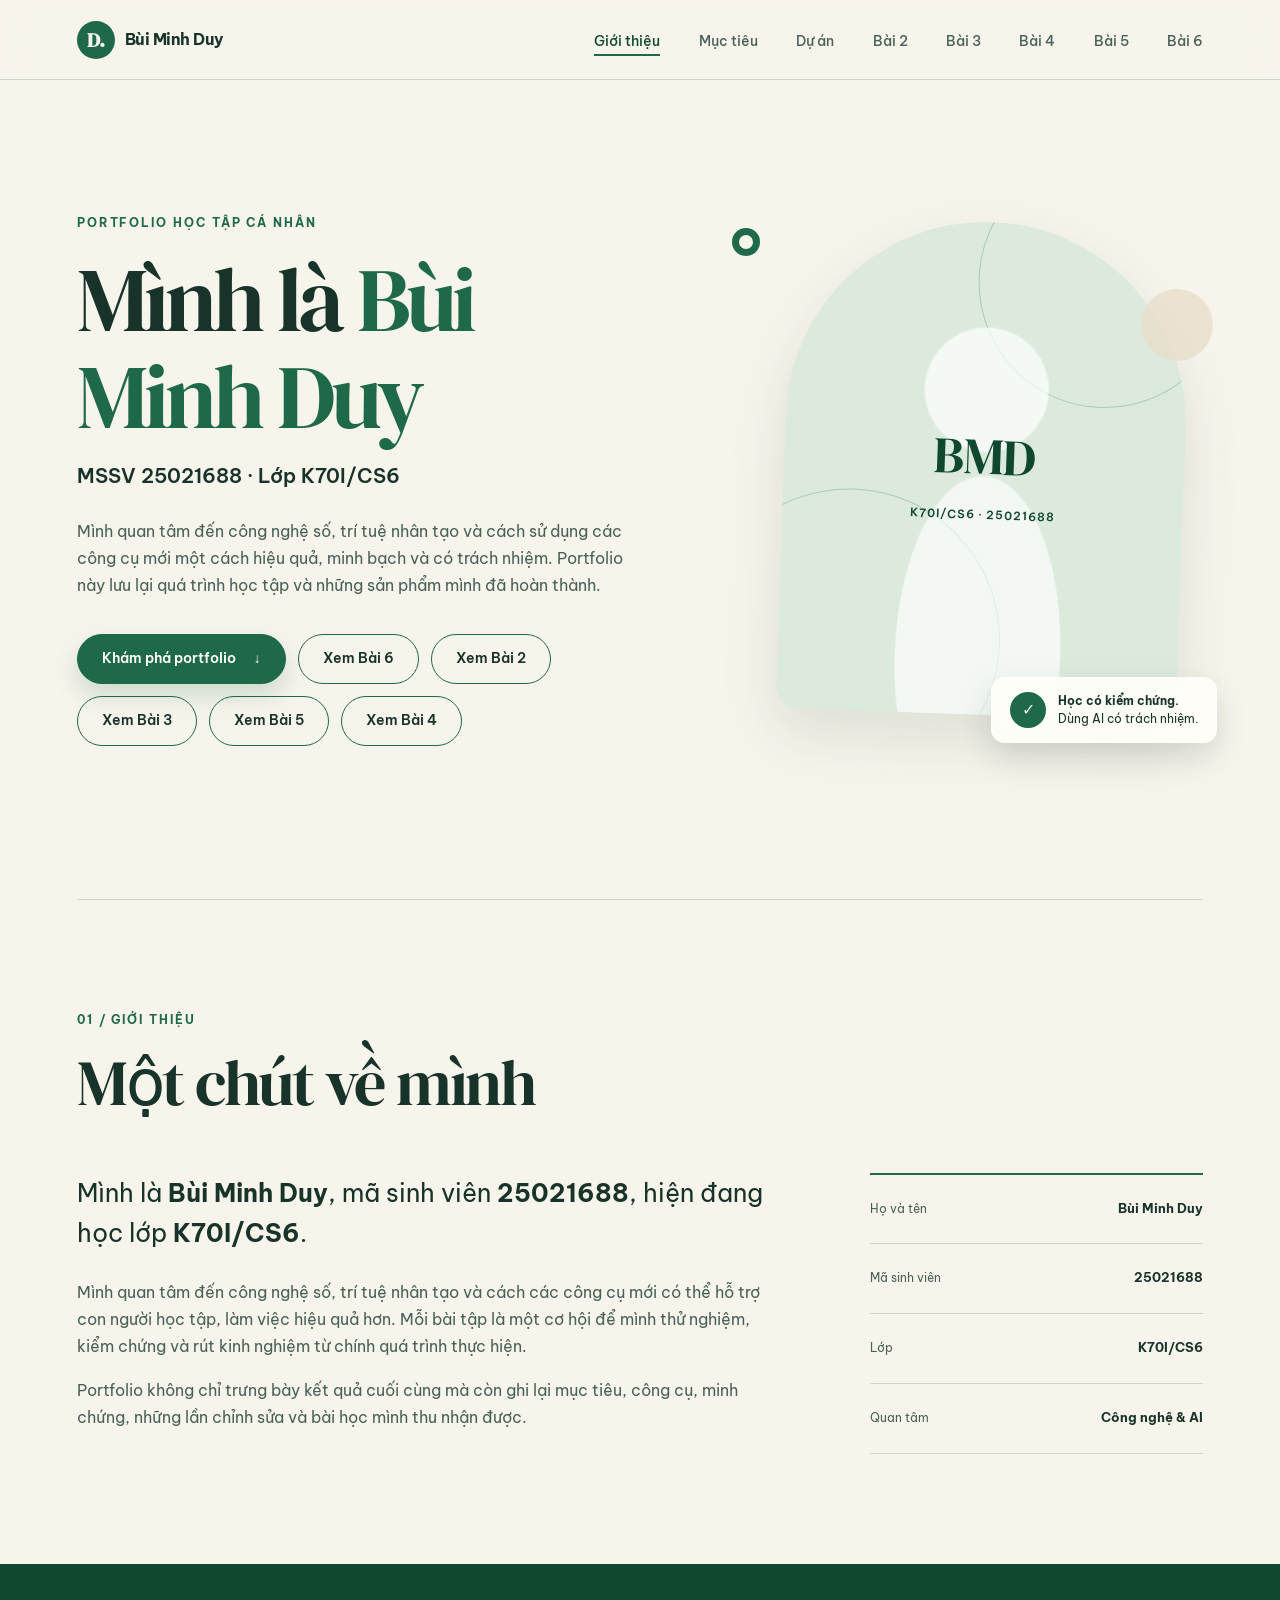
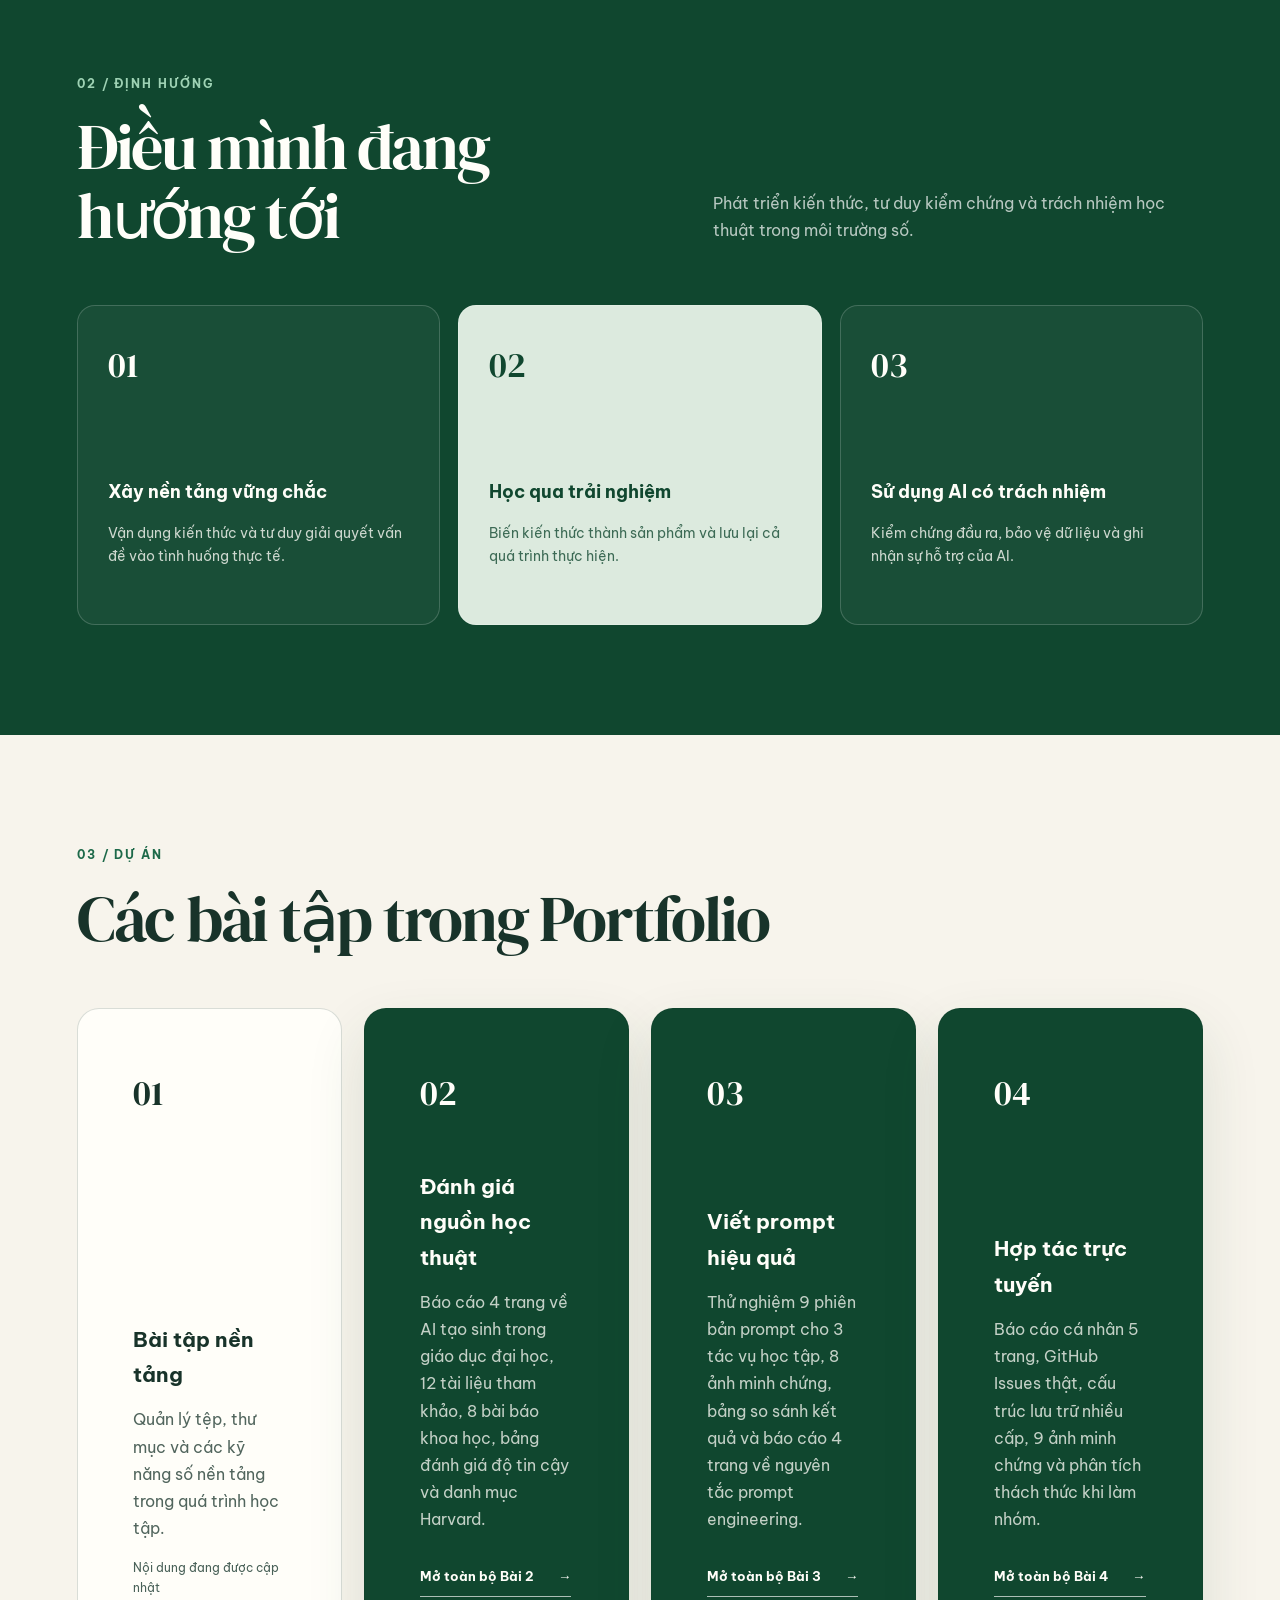
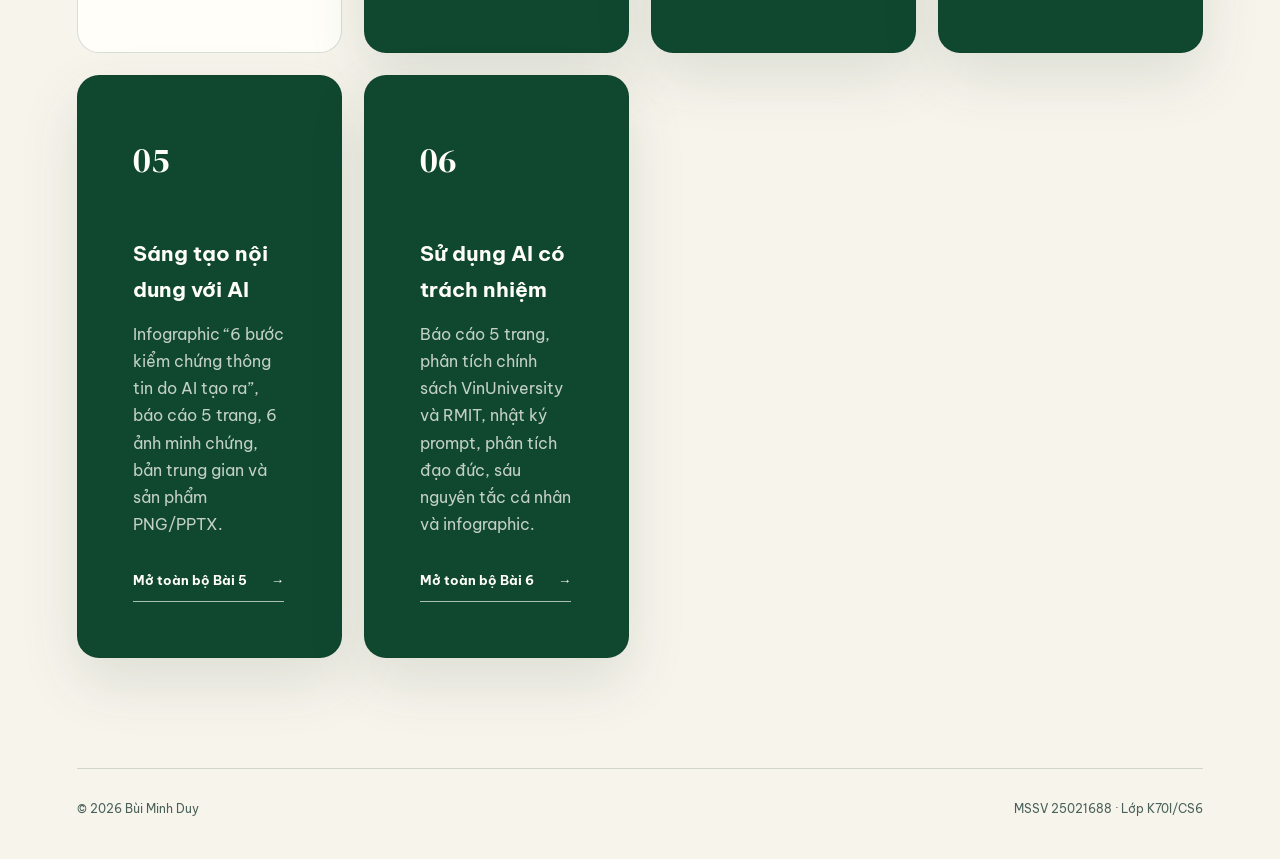
==== commit 573beb04: "Add Bai 2 academic source evaluation project" ====
--- a/index.html
+++ b/index.html
@@ -33,6 +33,7 @@
         <a class="active" href="#gioi-thieu">Giới thiệu</a>
         <a href="#muc-tieu">Mục tiêu</a>
         <a href="#du-an">Dự án</a>
+        <a href="bai-2.html">Bài 2</a>
         <a href="bai-3.html">Bài 3</a>
         <a href="bai-4.html">Bài 4</a>
         <a href="bai-5.html">Bài 5</a>
@@ -59,6 +60,9 @@
             <a class="button button-secondary" href="bai-6.html">
               Xem Bài 6
             </a>
+            <a class="button button-secondary" href="bai-2.html">
+              Xem Bài 2
+            </a>
             <a class="button button-secondary" href="bai-3.html">
               Xem Bài 3
             </a>
@@ -161,13 +165,26 @@
 
         <div class="projects-grid">
           <article class="project-card project-muted">
-            <span>01–02</span>
-            <h3>Các bài tập nền tảng</h3>
-            <p>
-              Quản lý tệp, tìm kiếm thông tin và các kỹ năng số nền tảng
-              trong quá trình học tập.
+            <span>01</span>
+            <h3>Bài tập nền tảng</h3>
+            <p>
+              Quản lý tệp, thư mục và các kỹ năng số nền tảng trong quá trình
+              học tập.
             </p>
             <small>Nội dung đang được cập nhật</small>
+          </article>
+
+          <article class="project-card project-featured">
+            <span>02</span>
+            <h3>Đánh giá nguồn học thuật</h3>
+            <p>
+              Báo cáo 4 trang về AI tạo sinh trong giáo dục đại học, 12 tài
+              liệu tham khảo, 8 bài báo khoa học, bảng đánh giá độ tin cậy và
+              danh mục Harvard.
+            </p>
+            <a class="project-link" href="bai-2.html">
+              Mở toàn bộ Bài 2 <span aria-hidden="true">→</span>
+            </a>
           </article>
 
           <article class="project-card project-featured">
--- a/styles.css
+++ b/styles.css
@@ -791,6 +791,10 @@
   grid-template-columns: 0.72fr 1fr 1.32fr 1.55fr;
 }
 
+.source-matrix .comparison-row {
+  grid-template-columns: 0.38fr 1.45fr 1.15fr 0.9fr 0.6fr;
+}
+
 .comparison-row > * {
   padding: 18px 22px;
   border-right: 1px solid var(--line);
@@ -1318,6 +1322,10 @@
     min-width: 880px;
   }
 
+  .source-matrix .comparison-row {
+    min-width: 900px;
+  }
+
   .principles-list li {
     padding: 28px 25px 28px 78px;
   }
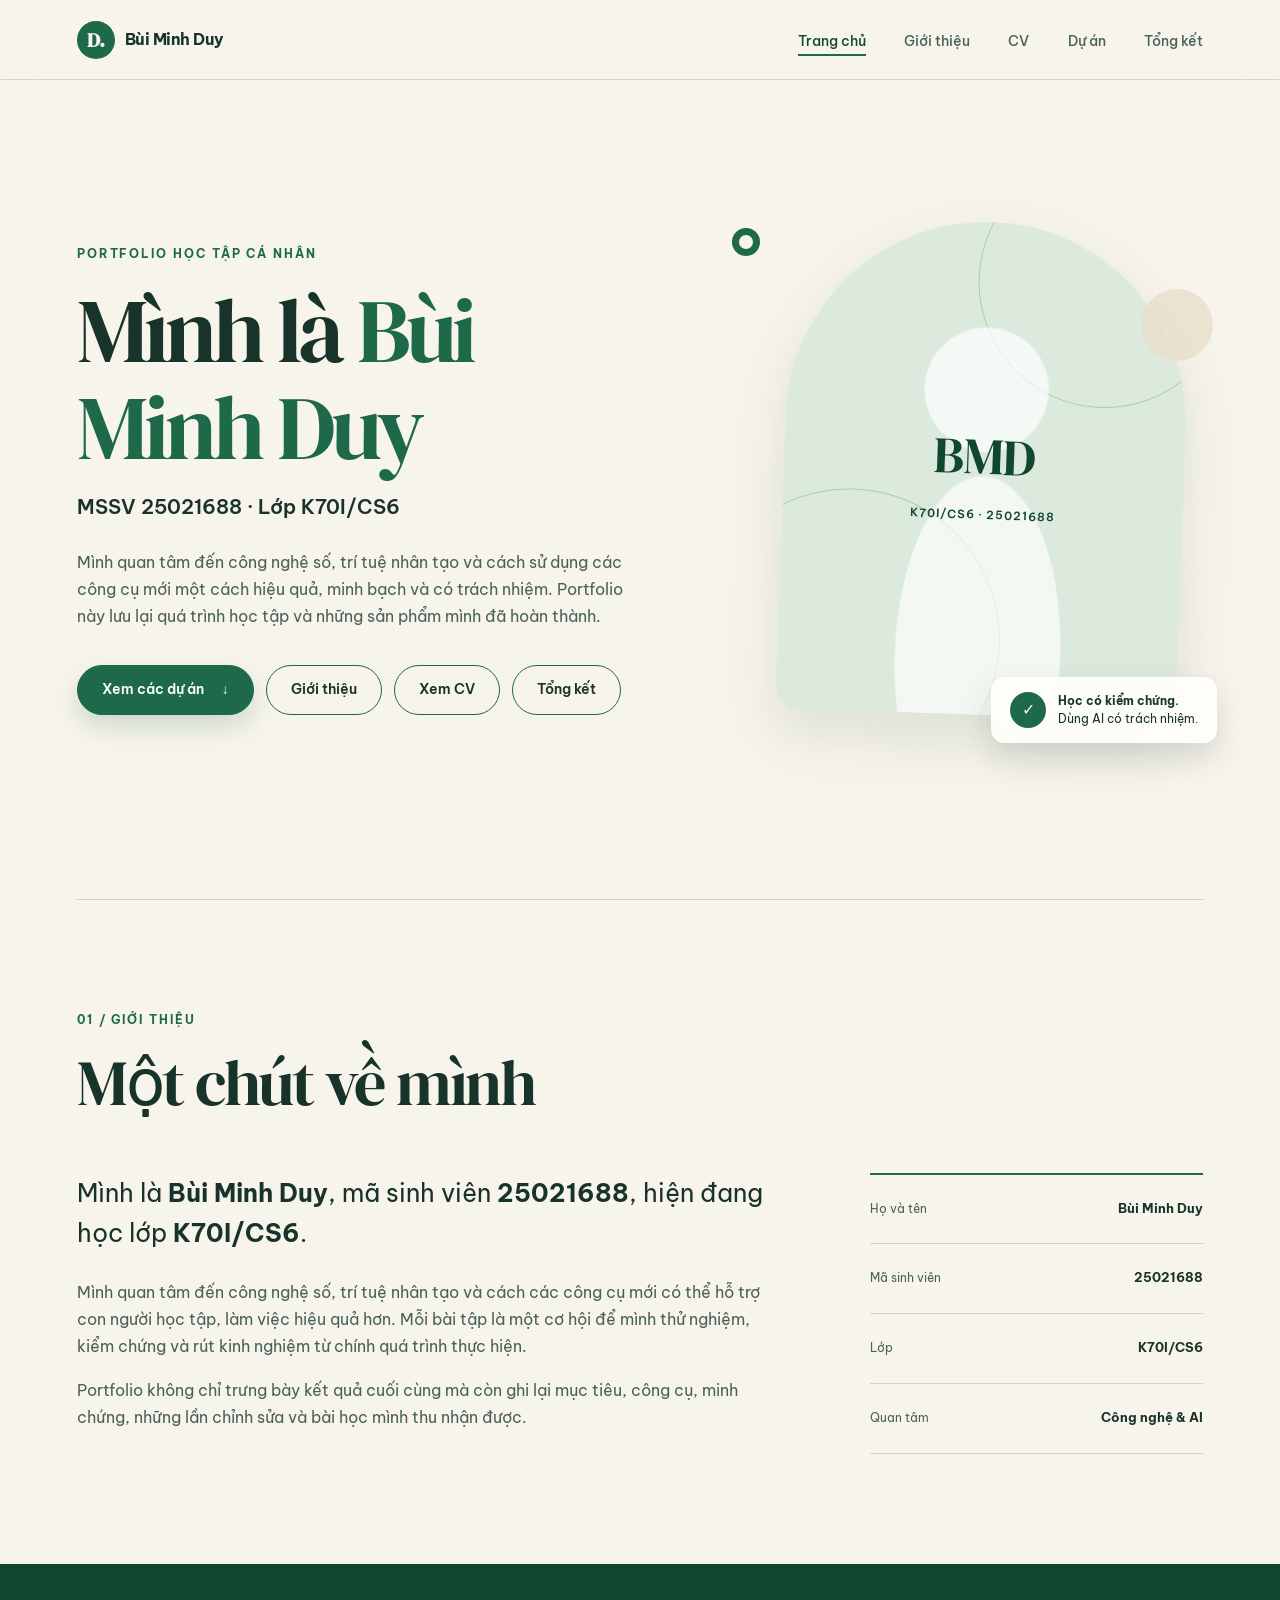
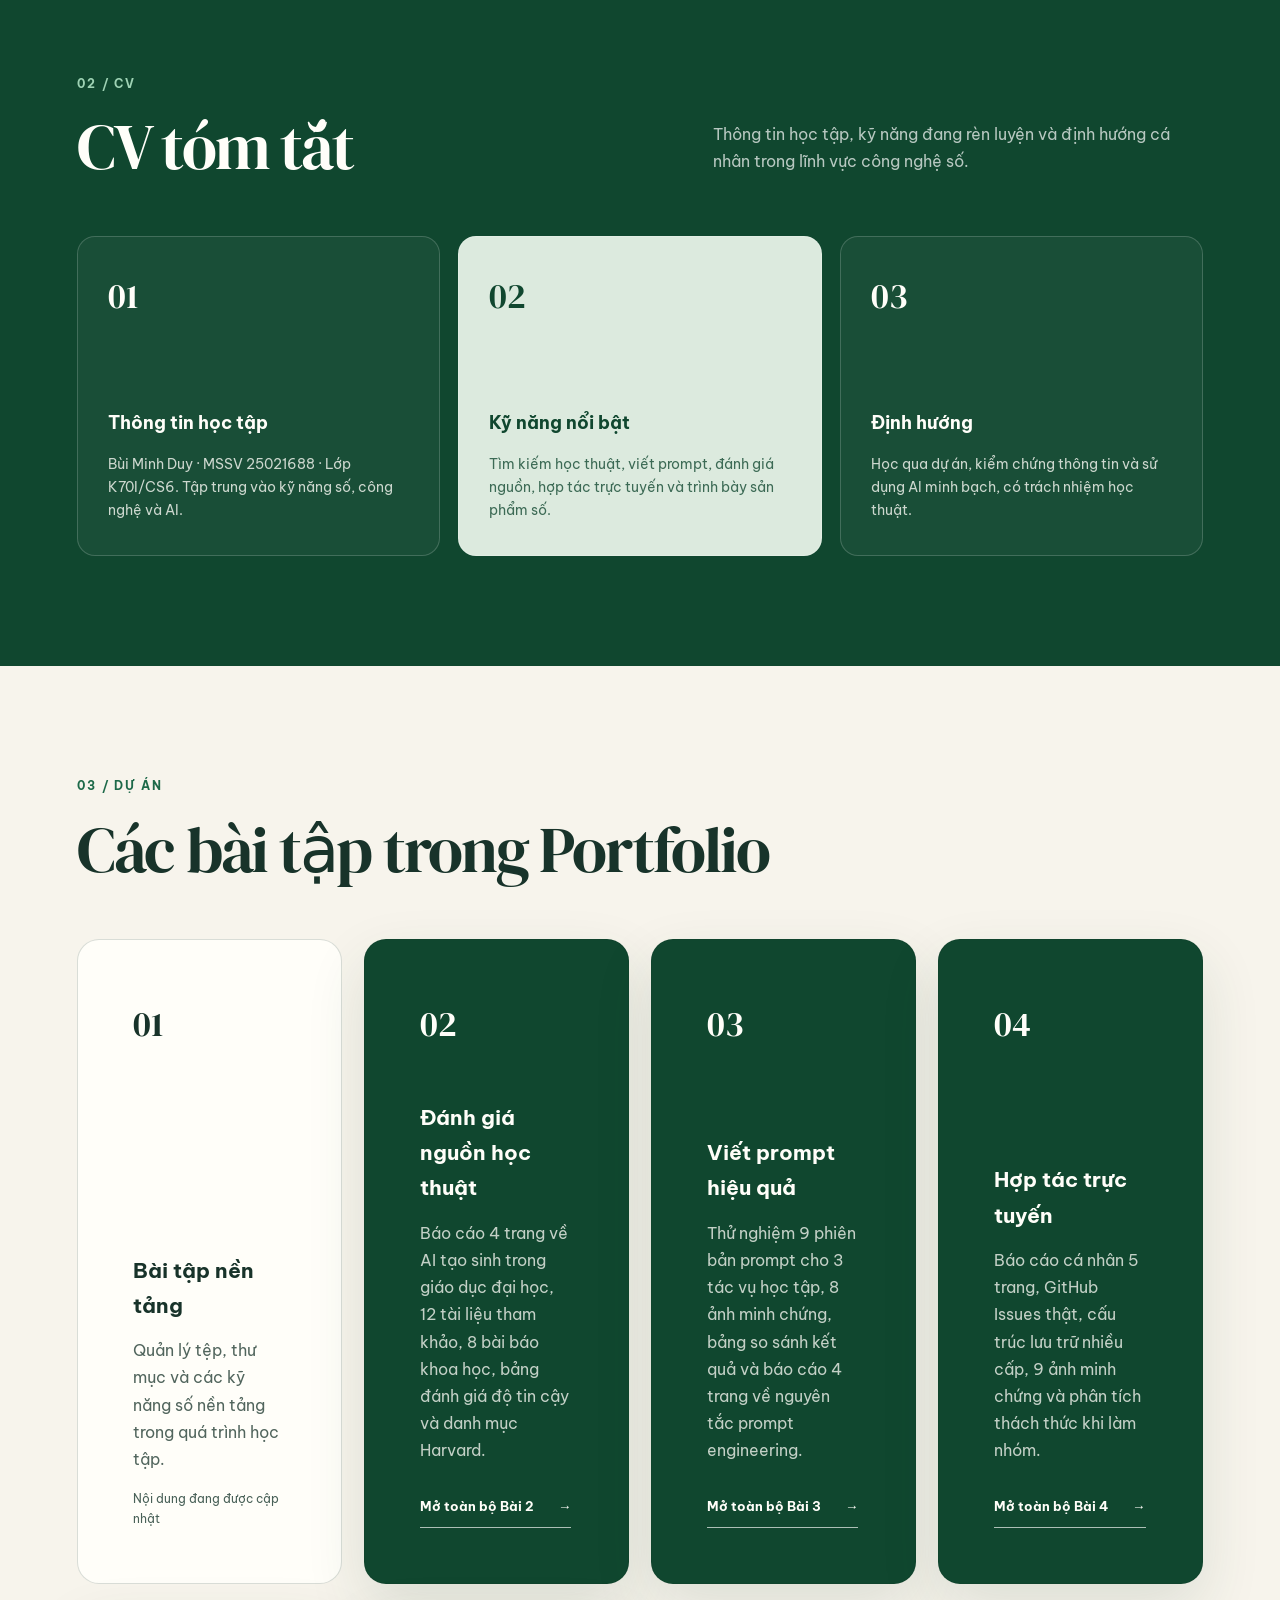
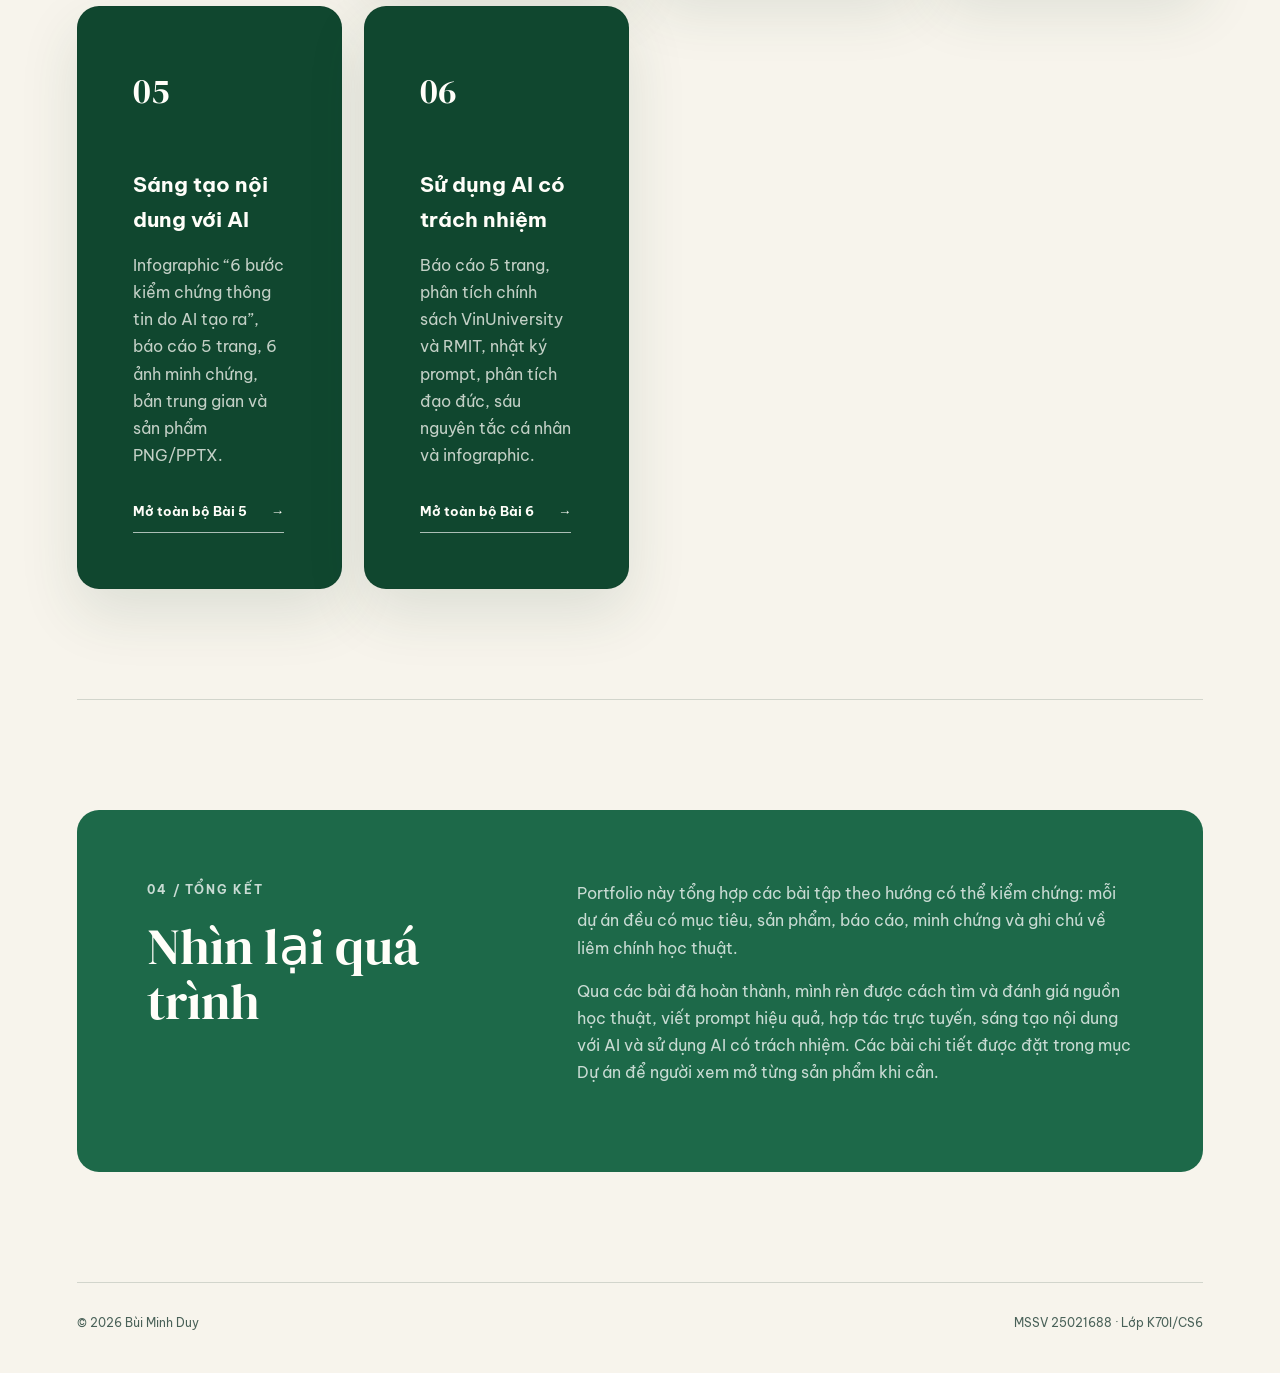
==== commit f74df9b8: "Simplify portfolio navigation" ====
--- a/index.html
+++ b/index.html
@@ -30,14 +30,11 @@
       </button>
 
       <nav id="main-menu" class="main-nav" aria-label="Điều hướng chính">
-        <a class="active" href="#gioi-thieu">Giới thiệu</a>
-        <a href="#muc-tieu">Mục tiêu</a>
+        <a class="active" href="#trang-chu">Trang chủ</a>
+        <a href="#gioi-thieu">Giới thiệu</a>
+        <a href="#cv">CV</a>
         <a href="#du-an">Dự án</a>
-        <a href="bai-2.html">Bài 2</a>
-        <a href="bai-3.html">Bài 3</a>
-        <a href="bai-4.html">Bài 4</a>
-        <a href="bai-5.html">Bài 5</a>
-        <a href="bai-6.html">Bài 6</a>
+        <a href="#tong-ket">Tổng kết</a>
       </nav>
     </header>
 
@@ -54,23 +51,17 @@
             hoàn thành.
           </p>
           <div class="hero-actions">
-            <a class="button button-primary" href="#gioi-thieu">
-              Khám phá portfolio <span aria-hidden="true">↓</span>
-            </a>
-            <a class="button button-secondary" href="bai-6.html">
-              Xem Bài 6
-            </a>
-            <a class="button button-secondary" href="bai-2.html">
-              Xem Bài 2
-            </a>
-            <a class="button button-secondary" href="bai-3.html">
-              Xem Bài 3
-            </a>
-            <a class="button button-secondary" href="bai-5.html">
-              Xem Bài 5
-            </a>
-            <a class="button button-secondary" href="bai-4.html">
-              Xem Bài 4
+            <a class="button button-primary" href="#du-an">
+              Xem các dự án <span aria-hidden="true">↓</span>
+            </a>
+            <a class="button button-secondary" href="#gioi-thieu">
+              Giới thiệu
+            </a>
+            <a class="button button-secondary" href="#cv">
+              Xem CV
+            </a>
+            <a class="button button-secondary" href="#tong-ket">
+              Tổng kết
             </a>
           </div>
         </div>
@@ -126,33 +117,33 @@
         </div>
       </section>
 
-      <section id="muc-tieu" class="goals section-shell" aria-labelledby="goals-title">
+      <section id="cv" class="goals section-shell" aria-labelledby="cv-title">
         <div class="section-heading heading-row">
           <div>
-            <p class="eyebrow">02 / Định hướng</p>
-            <h2 id="goals-title">Điều mình đang hướng tới</h2>
+            <p class="eyebrow">02 / CV</p>
+            <h2 id="cv-title">CV tóm tắt</h2>
           </div>
           <p>
-            Phát triển kiến thức, tư duy kiểm chứng và trách nhiệm học thuật
-            trong môi trường số.
+            Thông tin học tập, kỹ năng đang rèn luyện và định hướng cá nhân
+            trong lĩnh vực công nghệ số.
           </p>
         </div>
 
         <div class="goal-list">
           <article class="goal-card">
             <span class="goal-number">01</span>
-            <h3>Xây nền tảng vững chắc</h3>
-            <p>Vận dụng kiến thức và tư duy giải quyết vấn đề vào tình huống thực tế.</p>
+            <h3>Thông tin học tập</h3>
+            <p>Bùi Minh Duy · MSSV 25021688 · Lớp K70I/CS6. Tập trung vào kỹ năng số, công nghệ và AI.</p>
           </article>
           <article class="goal-card featured">
             <span class="goal-number">02</span>
-            <h3>Học qua trải nghiệm</h3>
-            <p>Biến kiến thức thành sản phẩm và lưu lại cả quá trình thực hiện.</p>
+            <h3>Kỹ năng nổi bật</h3>
+            <p>Tìm kiếm học thuật, viết prompt, đánh giá nguồn, hợp tác trực tuyến và trình bày sản phẩm số.</p>
           </article>
           <article class="goal-card">
             <span class="goal-number">03</span>
-            <h3>Sử dụng AI có trách nhiệm</h3>
-            <p>Kiểm chứng đầu ra, bảo vệ dữ liệu và ghi nhận sự hỗ trợ của AI.</p>
+            <h3>Định hướng</h3>
+            <p>Học qua dự án, kiểm chứng thông tin và sử dụng AI minh bạch, có trách nhiệm học thuật.</p>
           </article>
         </div>
       </section>
@@ -236,6 +227,28 @@
               Mở toàn bộ Bài 6 <span aria-hidden="true">→</span>
             </a>
           </article>
+        </div>
+      </section>
+
+      <section id="tong-ket" class="integrity-section section-shell" aria-labelledby="summary-title">
+        <div class="integrity-card">
+          <div>
+            <p class="eyebrow">04 / Tổng kết</p>
+            <h2 id="summary-title">Nhìn lại quá trình</h2>
+          </div>
+          <div>
+            <p>
+              Portfolio này tổng hợp các bài tập theo hướng có thể kiểm chứng:
+              mỗi dự án đều có mục tiêu, sản phẩm, báo cáo, minh chứng và ghi chú
+              về liêm chính học thuật.
+            </p>
+            <p>
+              Qua các bài đã hoàn thành, mình rèn được cách tìm và đánh giá
+              nguồn học thuật, viết prompt hiệu quả, hợp tác trực tuyến, sáng tạo
+              nội dung với AI và sử dụng AI có trách nhiệm. Các bài chi tiết được
+              đặt trong mục Dự án để người xem mở từng sản phẩm khi cần.
+            </p>
+          </div>
         </div>
       </section>
     </main>
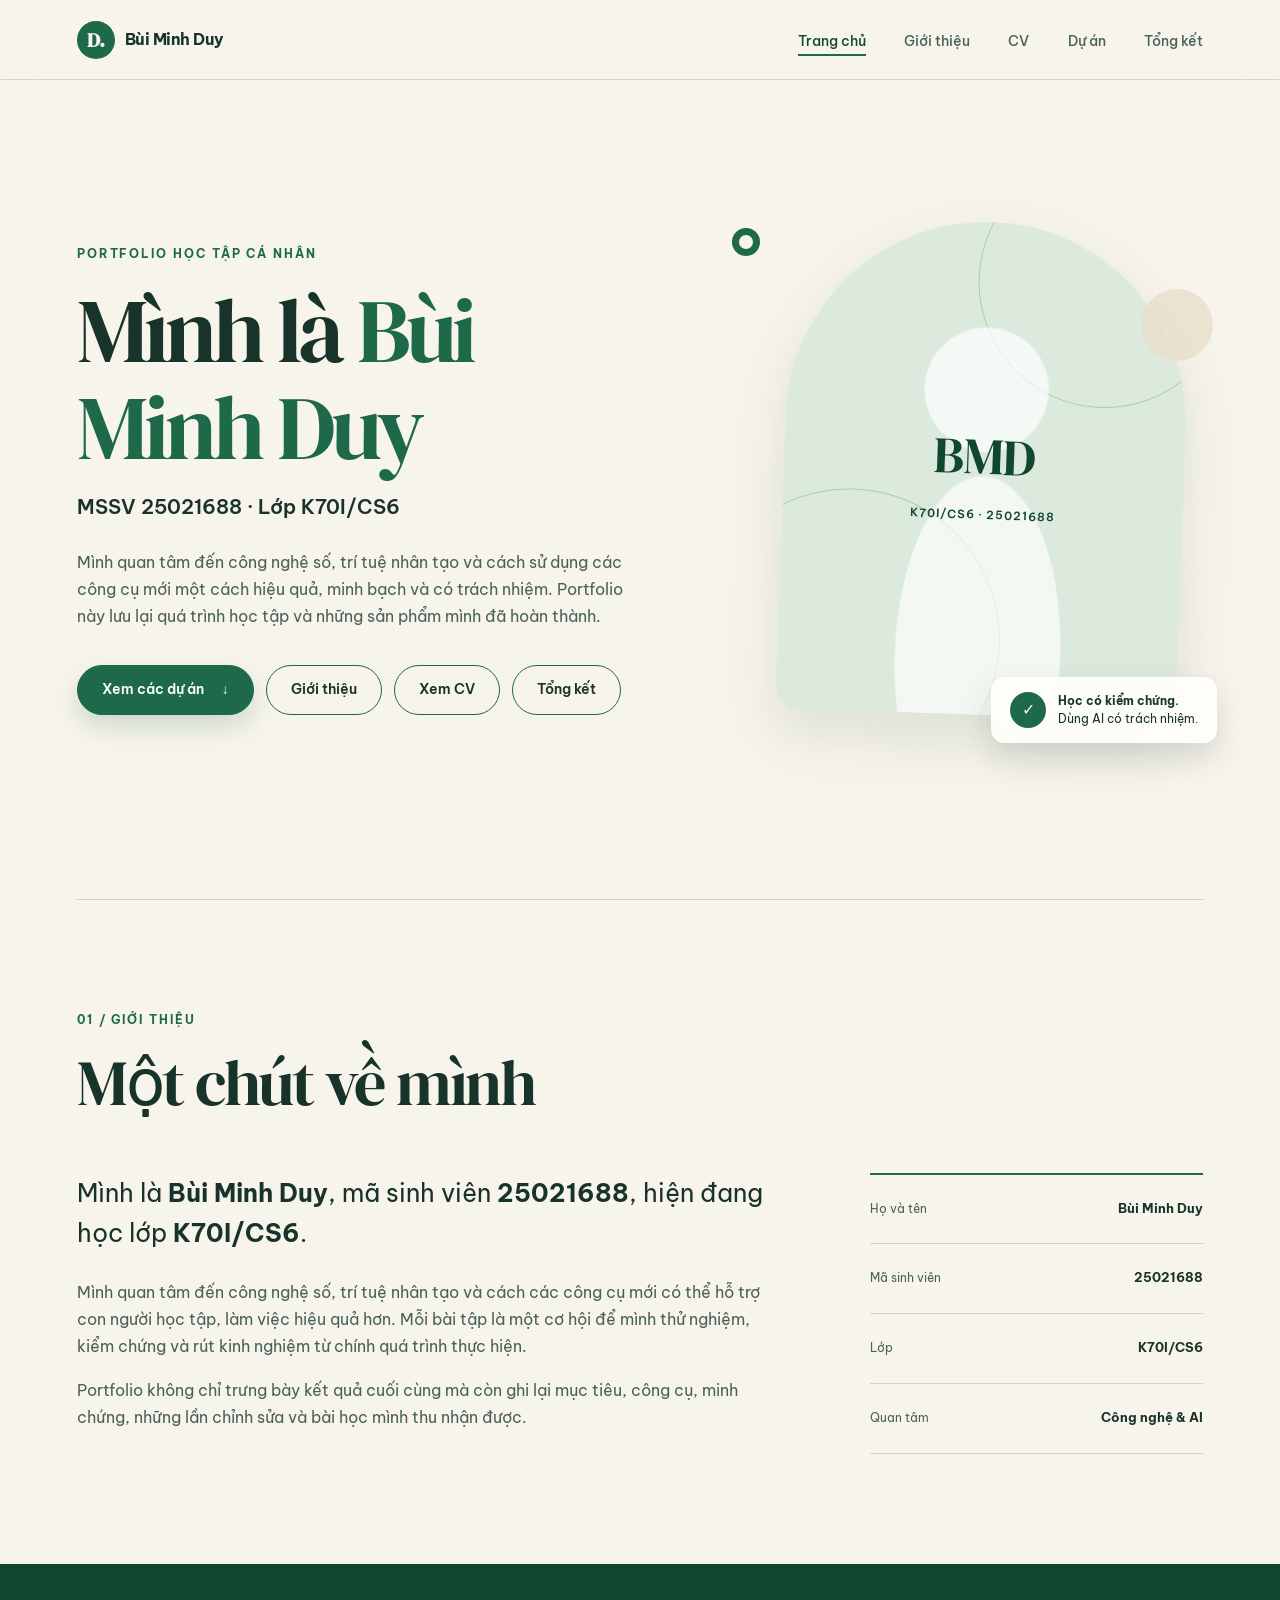
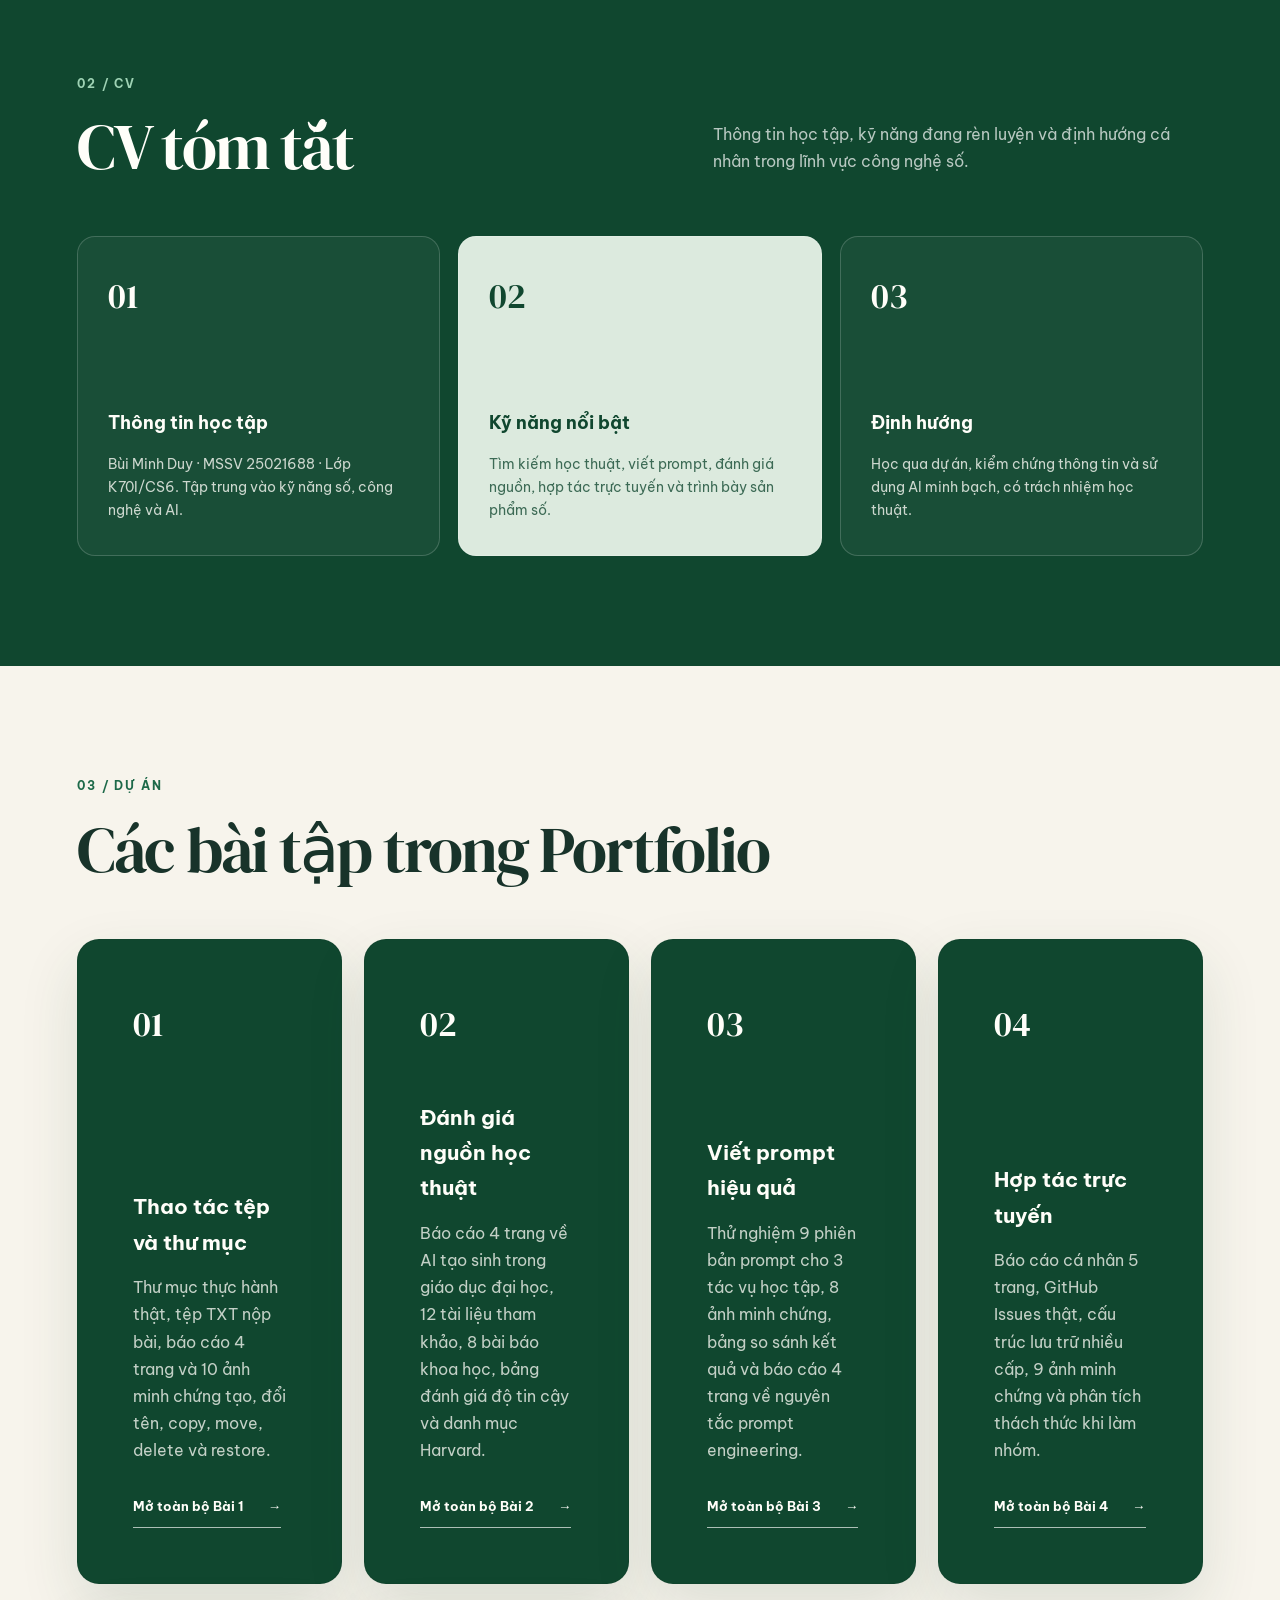
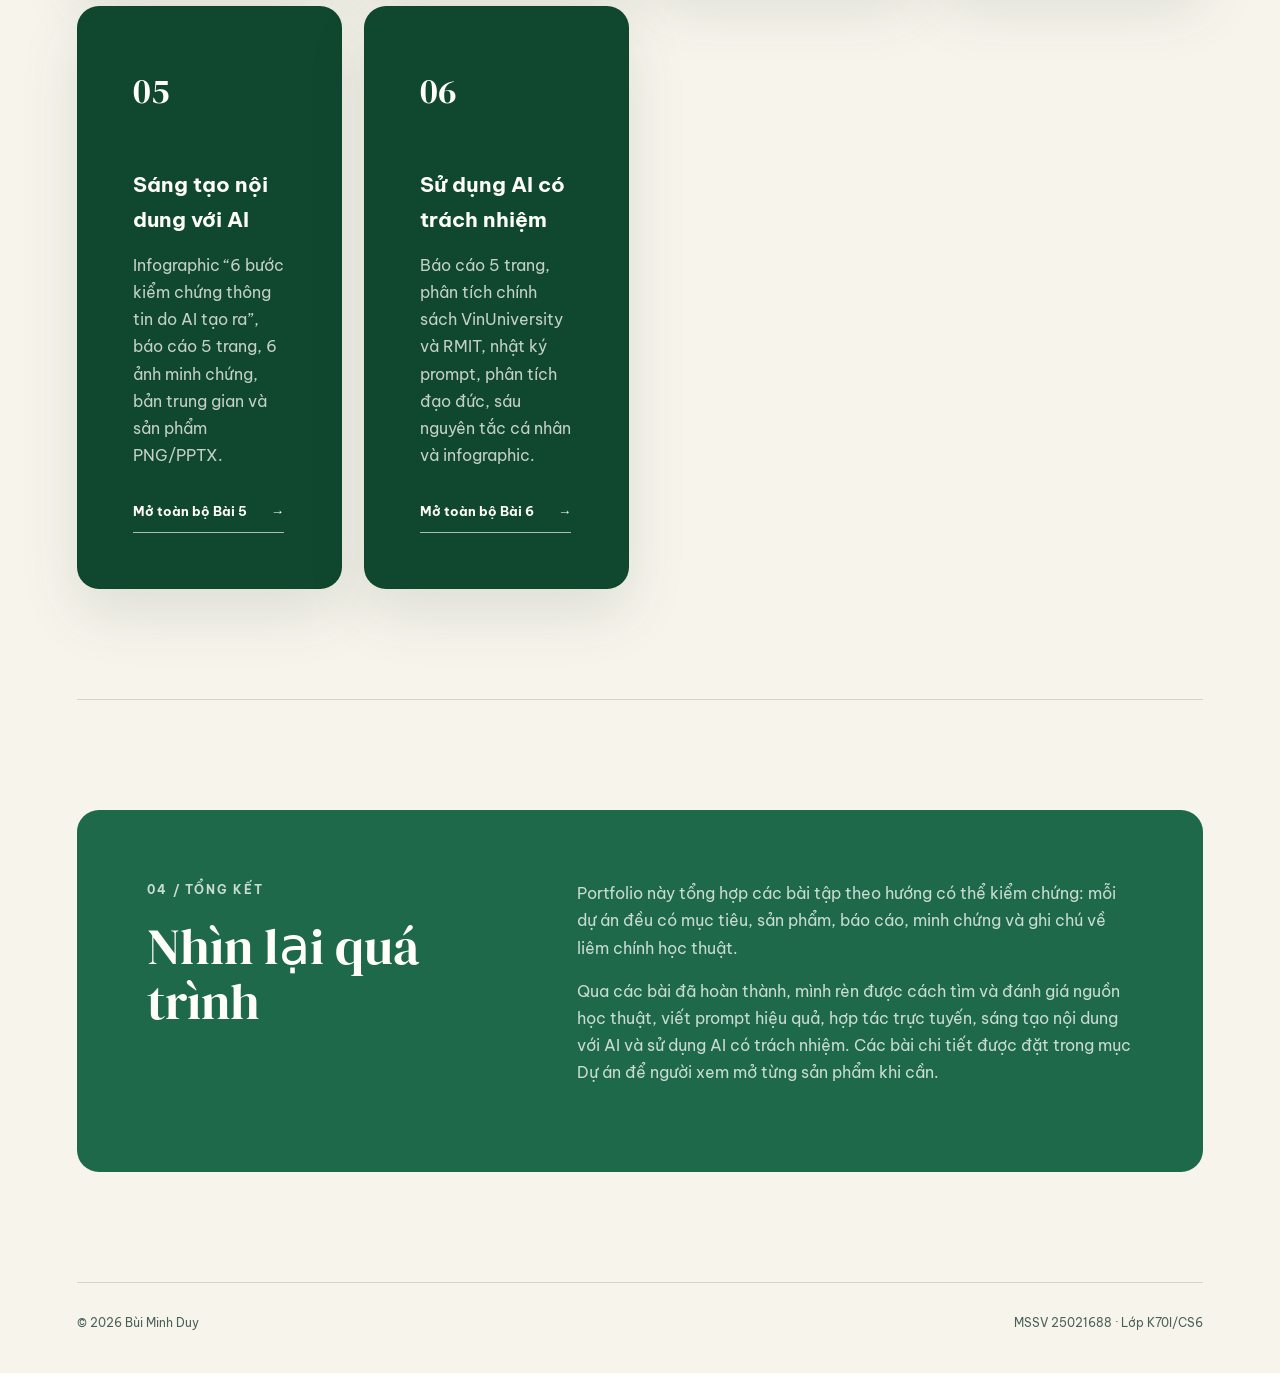
==== commit 49eb142a: "Add Bai 1 file management project" ====
--- a/index.html
+++ b/index.html
@@ -155,14 +155,16 @@
         </div>
 
         <div class="projects-grid">
-          <article class="project-card project-muted">
+          <article class="project-card project-featured">
             <span>01</span>
-            <h3>Bài tập nền tảng</h3>
-            <p>
-              Quản lý tệp, thư mục và các kỹ năng số nền tảng trong quá trình
-              học tập.
-            </p>
-            <small>Nội dung đang được cập nhật</small>
+            <h3>Thao tác tệp và thư mục</h3>
+            <p>
+              Thư mục thực hành thật, tệp TXT nộp bài, báo cáo 4 trang và
+              10 ảnh minh chứng tạo, đổi tên, copy, move, delete và restore.
+            </p>
+            <a class="project-link" href="bai-1.html">
+              Mở toàn bộ Bài 1 <span aria-hidden="true">→</span>
+            </a>
           </article>
 
           <article class="project-card project-featured">
--- a/styles.css
+++ b/styles.css
@@ -795,6 +795,10 @@
   grid-template-columns: 0.38fr 1.45fr 1.15fr 0.9fr 0.6fr;
 }
 
+.fileops-matrix .comparison-row {
+  grid-template-columns: 0.38fr 1.25fr 1.75fr 0.68fr;
+}
+
 .comparison-row > * {
   padding: 18px 22px;
   border-right: 1px solid var(--line);
@@ -1326,6 +1330,10 @@
     min-width: 900px;
   }
 
+  .fileops-matrix .comparison-row {
+    min-width: 860px;
+  }
+
   .principles-list li {
     padding: 28px 25px 28px 78px;
   }
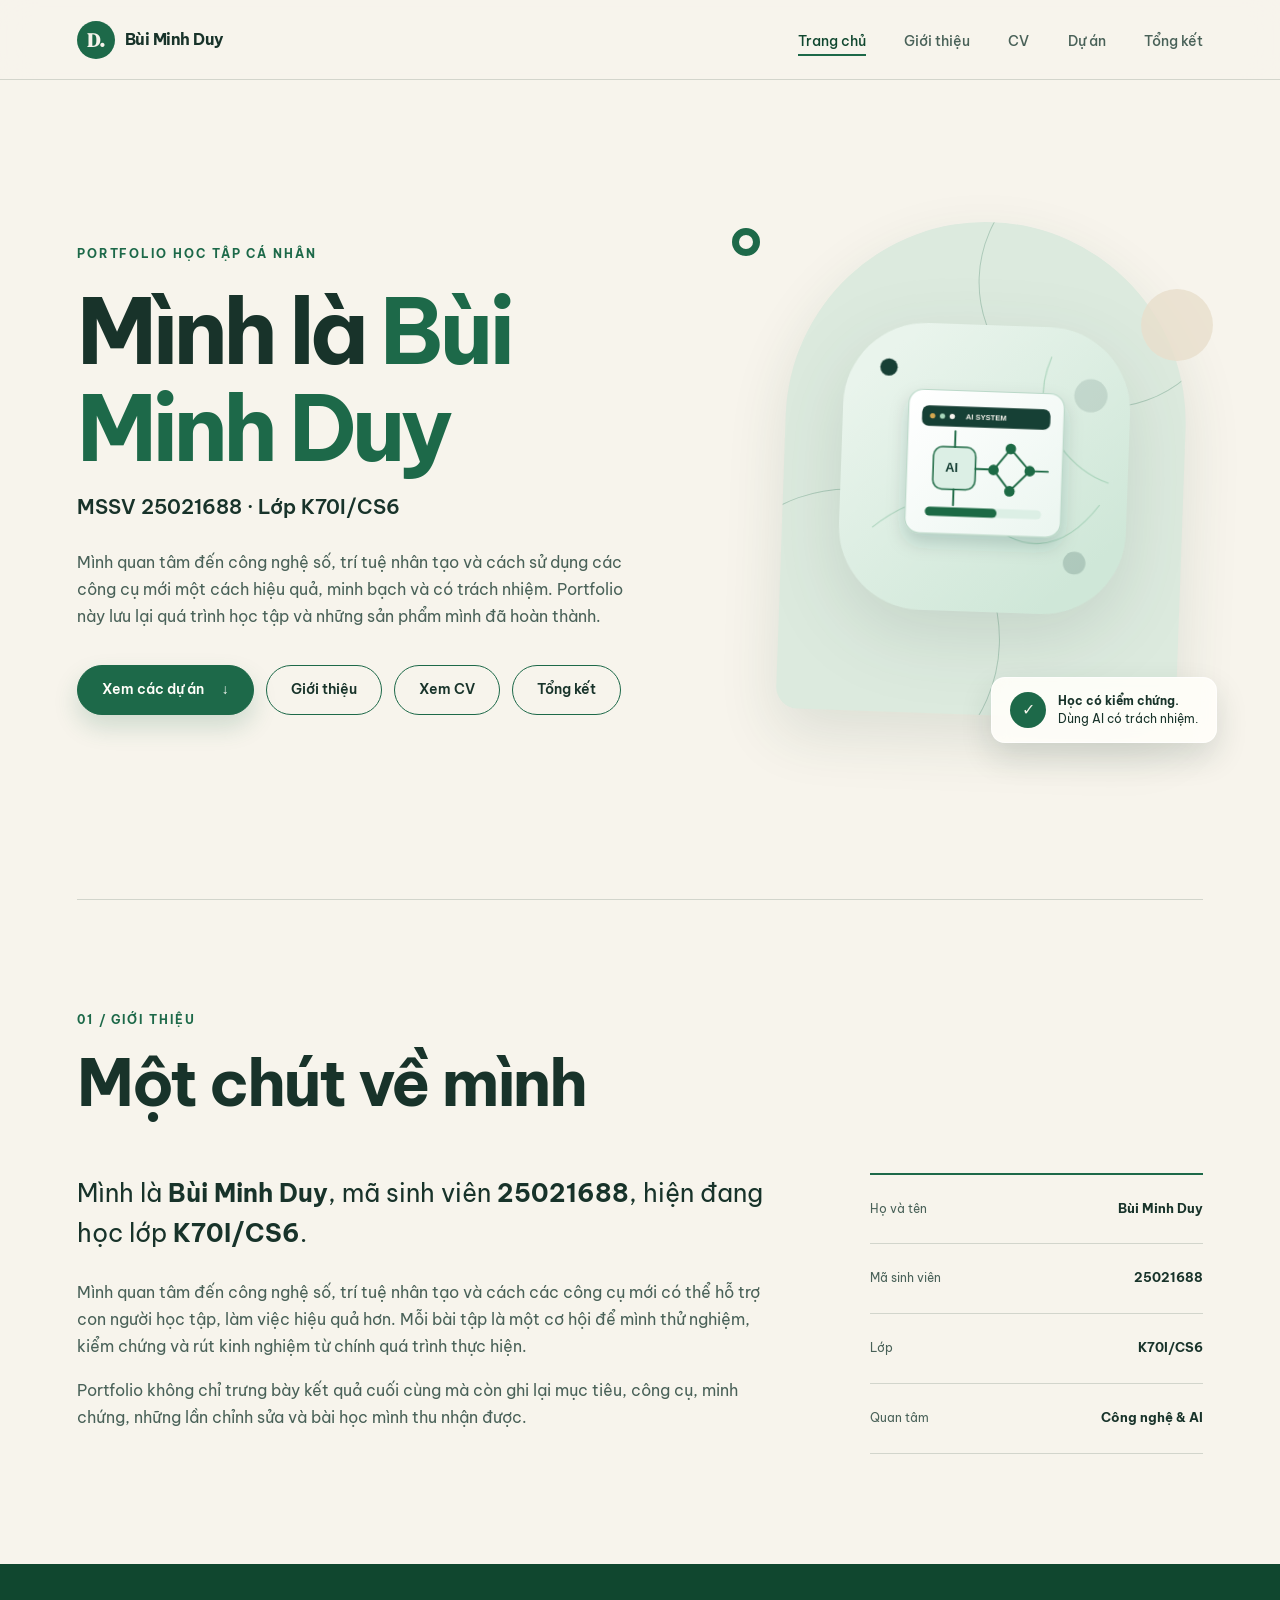
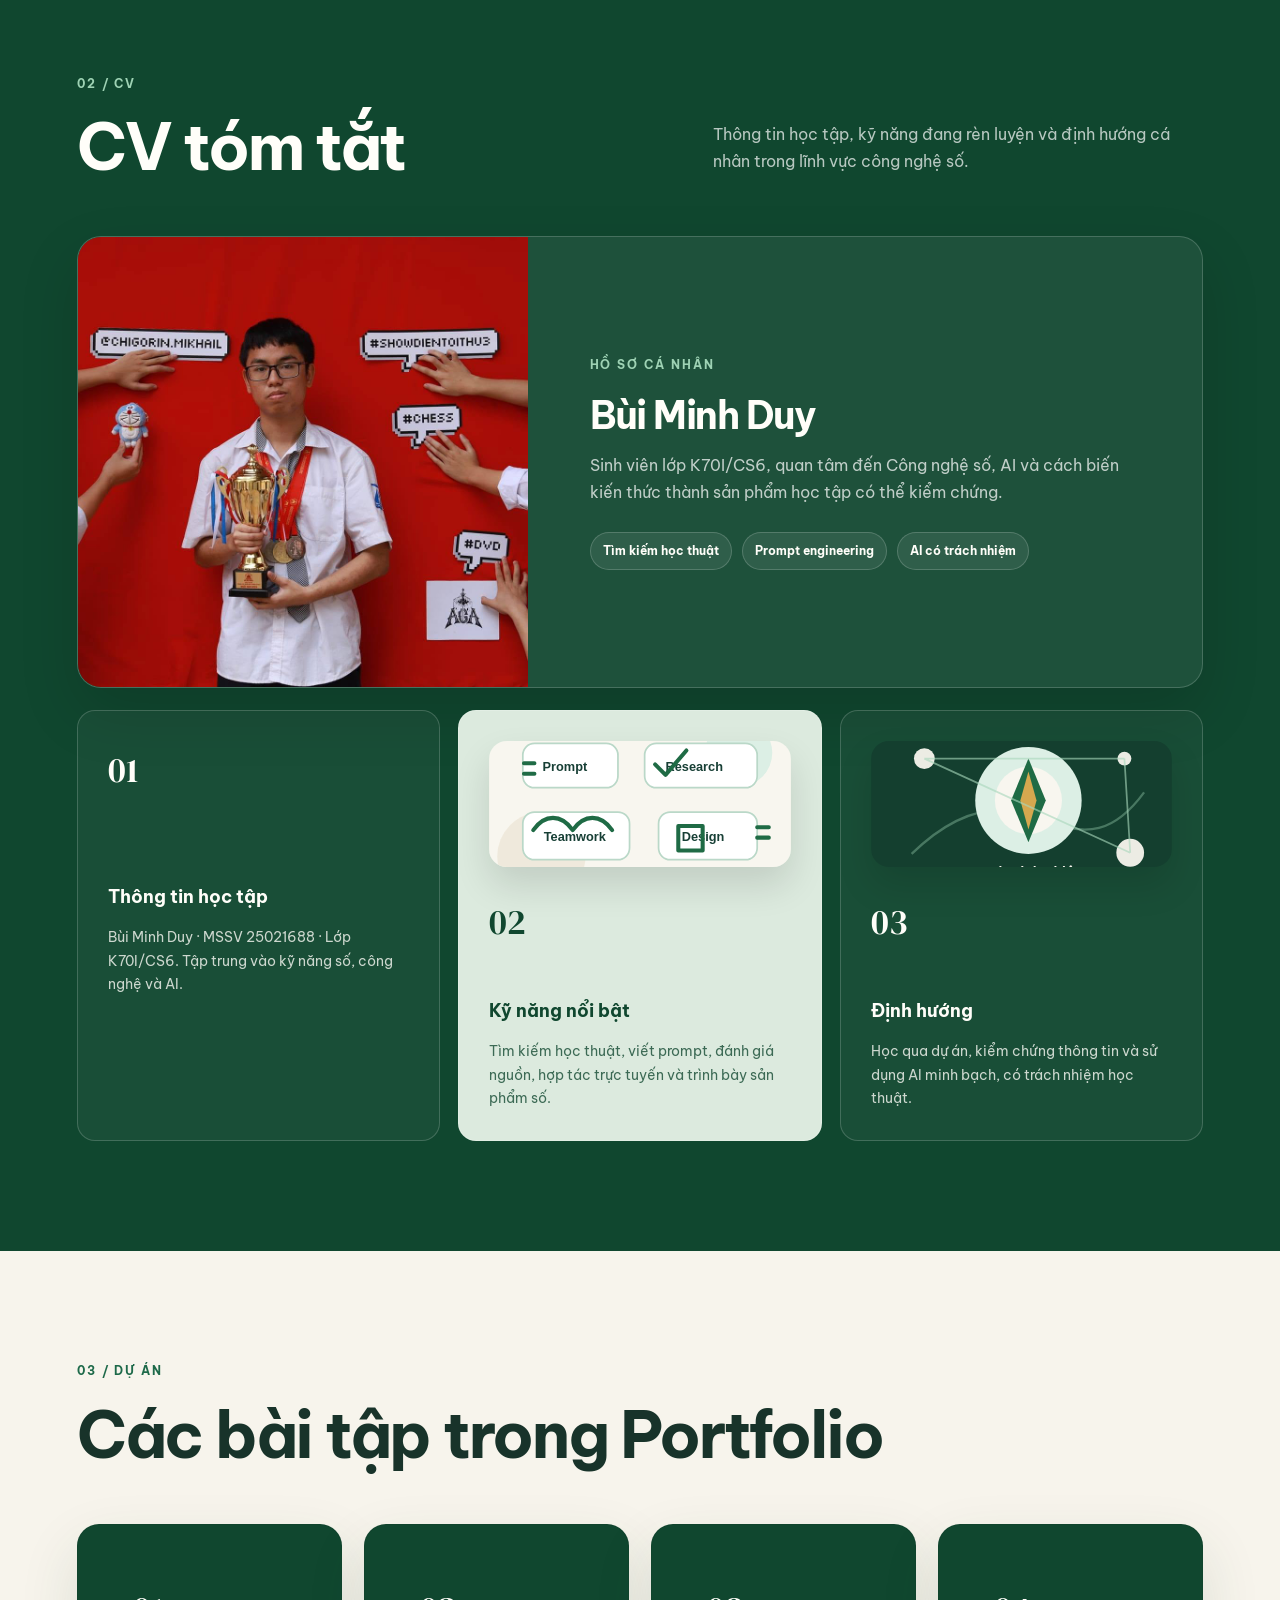
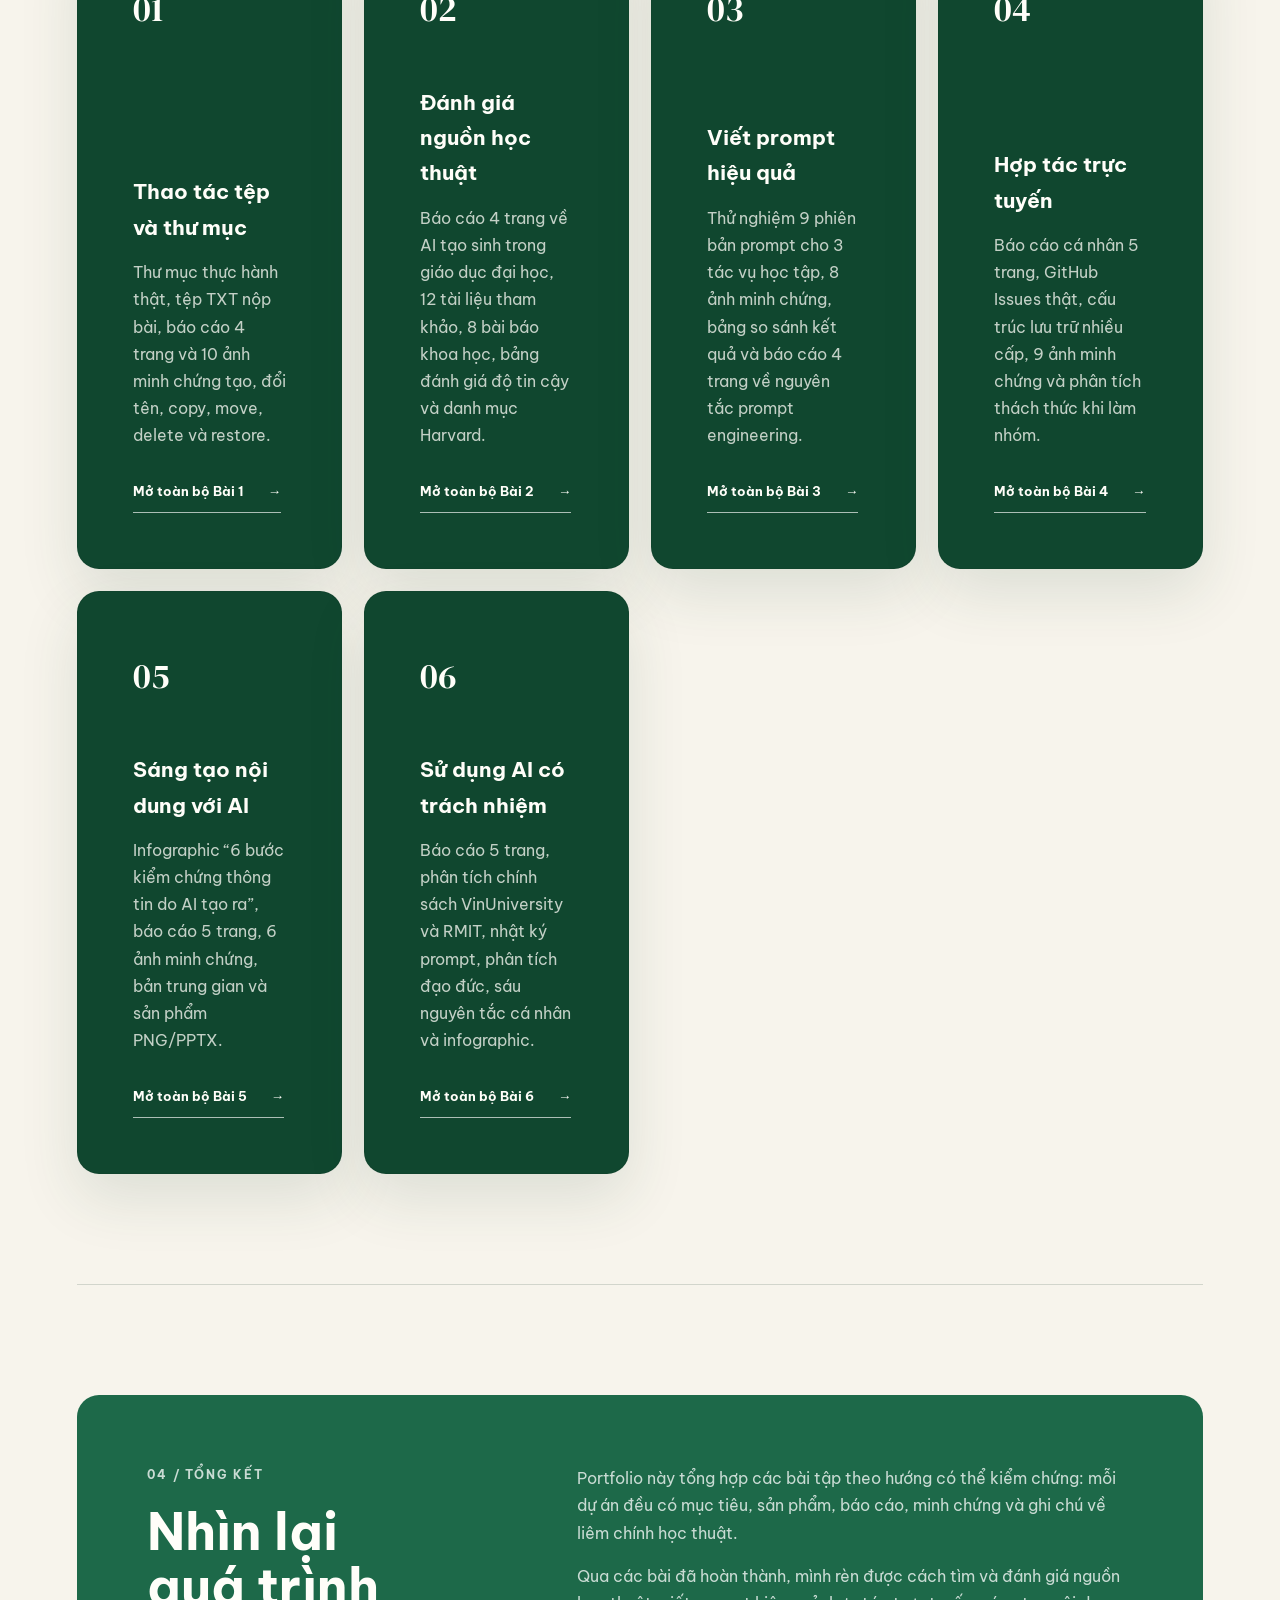
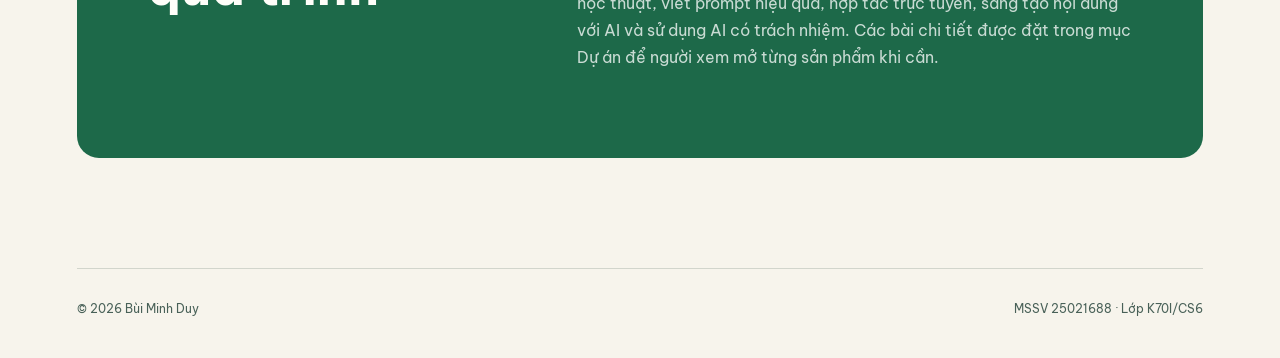
==== commit bfd11ee7: "Polish CV visuals and typography" ====
--- a/index.html
+++ b/index.html
@@ -68,9 +68,12 @@
 
         <div class="hero-visual" aria-label="Thông tin sinh viên">
           <div class="portrait-frame">
-            <div class="portrait-placeholder" role="img" aria-label="Ký hiệu tên Bùi Minh Duy">
-              <span>BMD</span>
-              <small>K70I/CS6 · 25021688</small>
+            <div class="portrait-placeholder">
+              <img
+                class="hero-ai-illustration"
+                src="assets/profile/digital-ai-illustration.svg"
+                alt="Minh họa Công nghệ số và Trí tuệ nhân tạo"
+              />
             </div>
           </div>
           <div class="floating-note">
@@ -129,18 +132,47 @@
           </p>
         </div>
 
+        <div class="cv-profile">
+          <figure class="cv-photo-frame">
+            <img src="assets/profile/bui-minh-duy-red.jpg" alt="Ảnh chân dung Bùi Minh Duy" />
+          </figure>
+          <div class="cv-profile-copy">
+            <p class="eyebrow">Hồ sơ cá nhân</p>
+            <h3>Bùi Minh Duy</h3>
+            <p>
+              Sinh viên lớp K70I/CS6, quan tâm đến Công nghệ số, AI và cách
+              biến kiến thức thành sản phẩm học tập có thể kiểm chứng.
+            </p>
+            <div class="cv-tags" aria-label="Kỹ năng chính">
+              <span>Tìm kiếm học thuật</span>
+              <span>Prompt engineering</span>
+              <span>AI có trách nhiệm</span>
+            </div>
+          </div>
+        </div>
+
         <div class="goal-list">
           <article class="goal-card">
             <span class="goal-number">01</span>
             <h3>Thông tin học tập</h3>
             <p>Bùi Minh Duy · MSSV 25021688 · Lớp K70I/CS6. Tập trung vào kỹ năng số, công nghệ và AI.</p>
           </article>
-          <article class="goal-card featured">
+          <article class="goal-card featured visual-card">
+            <img
+              class="goal-card-visual"
+              src="assets/profile/skills-illustration.svg"
+              alt="Minh họa các kỹ năng số nổi bật"
+            />
             <span class="goal-number">02</span>
             <h3>Kỹ năng nổi bật</h3>
             <p>Tìm kiếm học thuật, viết prompt, đánh giá nguồn, hợp tác trực tuyến và trình bày sản phẩm số.</p>
           </article>
-          <article class="goal-card">
+          <article class="goal-card visual-card">
+            <img
+              class="goal-card-visual"
+              src="assets/profile/direction-illustration.svg"
+              alt="Minh họa định hướng AI có trách nhiệm"
+            />
             <span class="goal-number">03</span>
             <h3>Định hướng</h3>
             <p>Học qua dự án, kiểm chứng thông tin và sử dụng AI minh bạch, có trách nhiệm học thuật.</p>
--- a/styles.css
+++ b/styles.css
@@ -162,16 +162,19 @@
 
 h1,
 h2 {
-  font-family: "DM Serif Display", Georgia, serif;
-  font-weight: 400;
+  font-family: "Be Vietnam Pro", Arial, sans-serif;
+  font-weight: 700;
   line-height: 1.08;
+  overflow-wrap: normal;
+  text-wrap: balance;
+  word-break: normal;
 }
 
 h1 {
   max-width: 760px;
   margin-bottom: 14px;
   font-size: clamp(3.4rem, 7vw, 6.7rem);
-  letter-spacing: -0.045em;
+  letter-spacing: -0.055em;
 }
 
 h1 span {
@@ -278,22 +281,18 @@
   align-items: center;
   justify-content: center;
   flex-direction: column;
+  padding: 44px;
   color: var(--green-dark);
-  background:
-    radial-gradient(circle at 50% 34%, rgba(255, 255, 255, 0.7) 0 16%, transparent 16.5%),
-    radial-gradient(ellipse at 50% 88%, rgba(255, 255, 255, 0.65) 0 29%, transparent 29.5%);
-  font-family: "DM Serif Display", Georgia, serif;
-  font-size: clamp(1.8rem, 4vw, 3.2rem);
+  background: radial-gradient(circle at 50% 42%, rgba(255, 255, 255, 0.88) 0 18%, transparent 18.5%);
   text-align: center;
 }
 
-.portrait-placeholder small {
-  margin-top: 5px;
-  font-family: "Be Vietnam Pro", Arial, sans-serif;
-  font-size: 0.72rem;
-  font-weight: 600;
-  letter-spacing: 0.08em;
-  text-transform: uppercase;
+.hero-ai-illustration {
+  display: block;
+  width: min(92%, 470px);
+  max-height: 88%;
+  object-fit: contain;
+  filter: drop-shadow(0 24px 36px rgba(24, 51, 42, 0.12));
 }
 
 .floating-note {
@@ -445,6 +444,69 @@
   margin: 0 auto;
   grid-template-columns: repeat(3, 1fr);
   gap: 18px;
+}
+
+.cv-profile {
+  display: grid;
+  max-width: 1180px;
+  overflow: hidden;
+  margin: 0 auto 22px;
+  border: 1px solid rgba(255, 255, 255, 0.18);
+  border-radius: 24px;
+  background: rgba(255, 255, 255, 0.06);
+  grid-template-columns: 0.8fr 1.2fr;
+  box-shadow: 0 24px 60px rgba(0, 0, 0, 0.14);
+}
+
+.cv-photo-frame {
+  min-height: 360px;
+  margin: 0;
+  background: var(--green);
+}
+
+.cv-photo-frame img {
+  display: block;
+  width: 100%;
+  height: 100%;
+  object-fit: cover;
+  object-position: center 38%;
+}
+
+.cv-profile-copy {
+  display: flex;
+  justify-content: center;
+  padding: clamp(34px, 5vw, 62px);
+  flex-direction: column;
+}
+
+.cv-profile-copy h3 {
+  margin: 0 0 14px;
+  color: var(--white);
+  font-size: clamp(1.8rem, 3vw, 3.1rem);
+  line-height: 1.16;
+  letter-spacing: -0.04em;
+}
+
+.cv-profile-copy p {
+  max-width: 620px;
+  color: rgba(255, 255, 255, 0.72);
+}
+
+.cv-tags {
+  display: flex;
+  flex-wrap: wrap;
+  gap: 10px;
+  margin-top: 10px;
+}
+
+.cv-tags span {
+  padding: 8px 12px;
+  border: 1px solid rgba(255, 255, 255, 0.18);
+  border-radius: 999px;
+  color: var(--white);
+  background: rgba(255, 255, 255, 0.08);
+  font-size: 0.72rem;
+  font-weight: 700;
 }
 
 .goal-card {
@@ -458,6 +520,16 @@
     background 200ms ease;
 }
 
+.goal-card-visual {
+  display: block;
+  width: 100%;
+  height: 126px;
+  margin-bottom: 26px;
+  border-radius: 18px;
+  object-fit: cover;
+  box-shadow: 0 18px 36px rgba(0, 0, 0, 0.12);
+}
+
 .goal-card:hover {
   background: rgba(255, 255, 255, 0.08);
   transform: translateY(-5px);
@@ -473,6 +545,10 @@
   margin-bottom: 80px;
   font-family: "DM Serif Display", Georgia, serif;
   font-size: 2.2rem;
+}
+
+.goal-card.visual-card .goal-number {
+  margin-bottom: 42px;
 }
 
 .goal-card h3 {
@@ -1174,6 +1250,14 @@
     grid-template-columns: 1fr;
   }
 
+  .cv-profile {
+    grid-template-columns: 1fr;
+  }
+
+  .cv-photo-frame {
+    min-height: 420px;
+  }
+
   .goal-card {
     min-height: auto;
   }
@@ -1269,6 +1353,18 @@
     padding-left: 5vw;
   }
 
+  .cv-profile-copy {
+    padding: 30px 24px;
+  }
+
+  .cv-photo-frame {
+    min-height: 360px;
+  }
+
+  .goal-card-visual {
+    height: 116px;
+  }
+
   .purpose-content {
     padding: 38px 26px;
   }
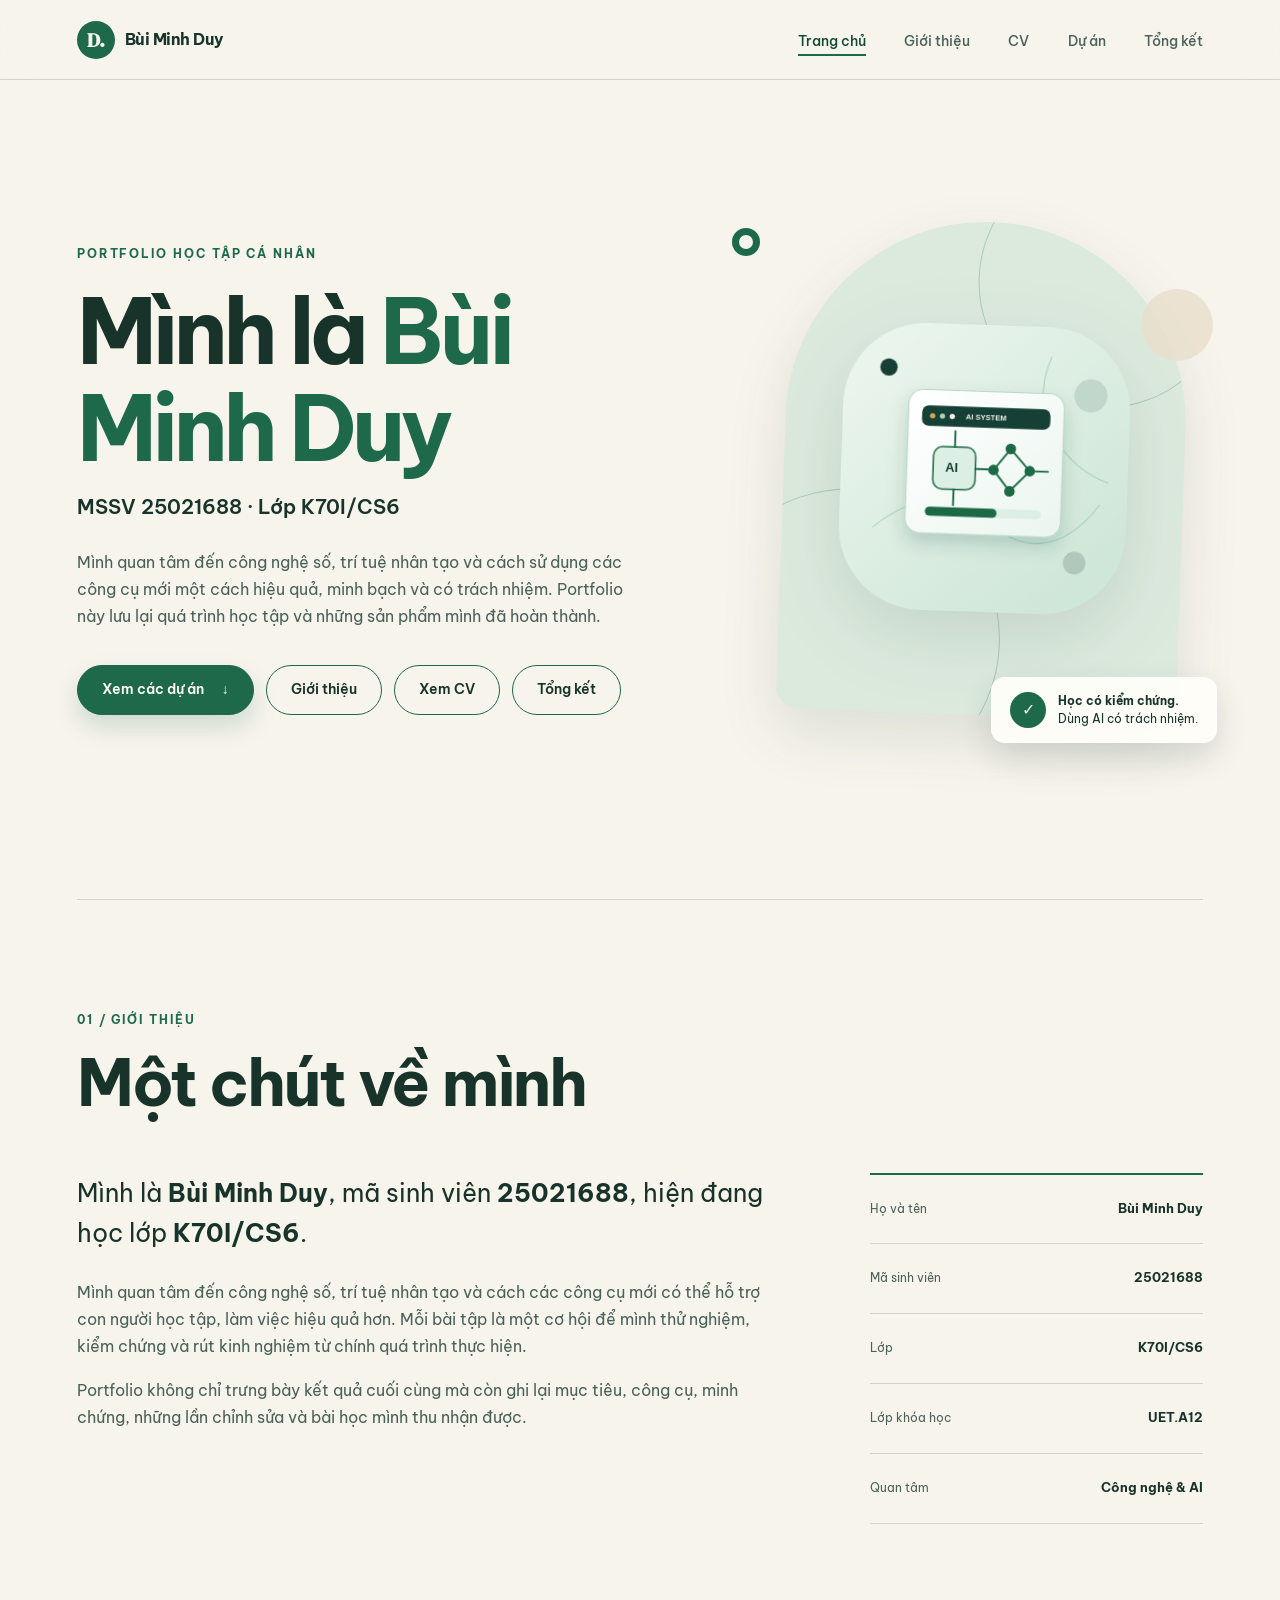
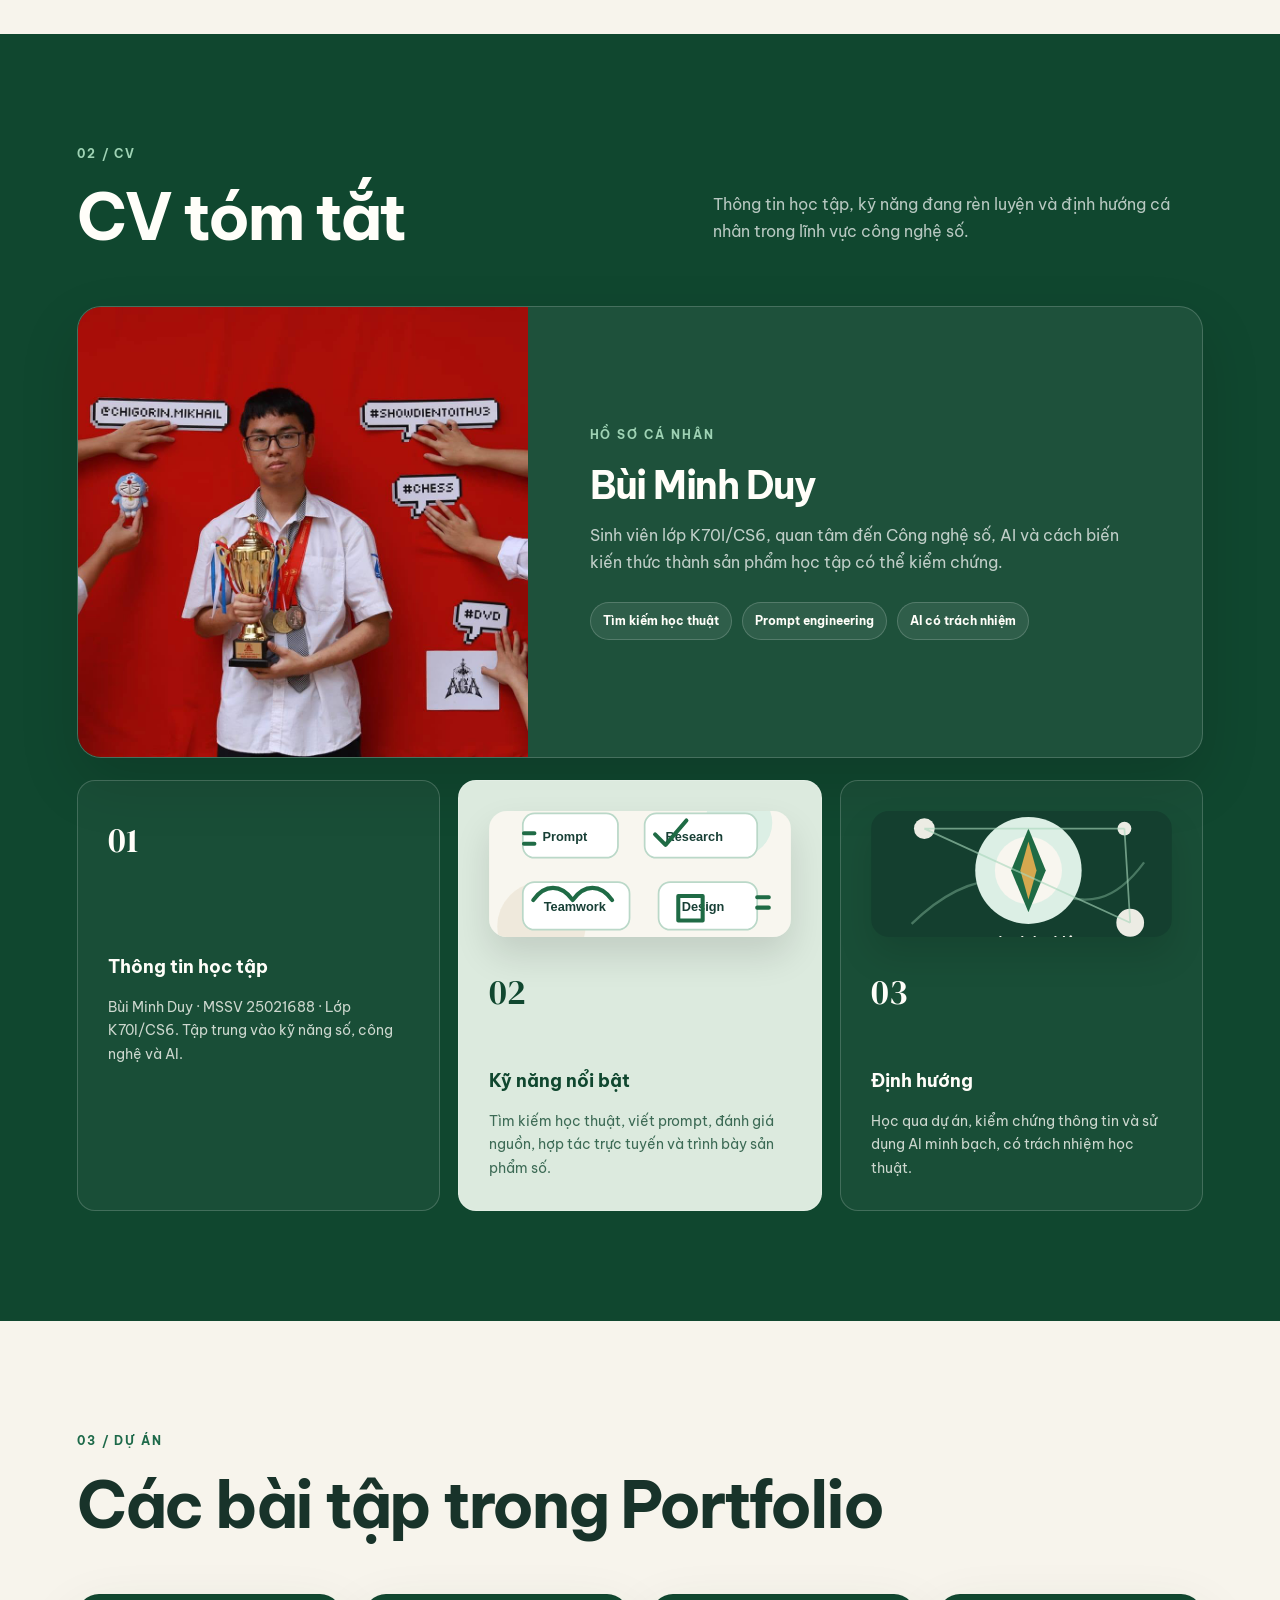
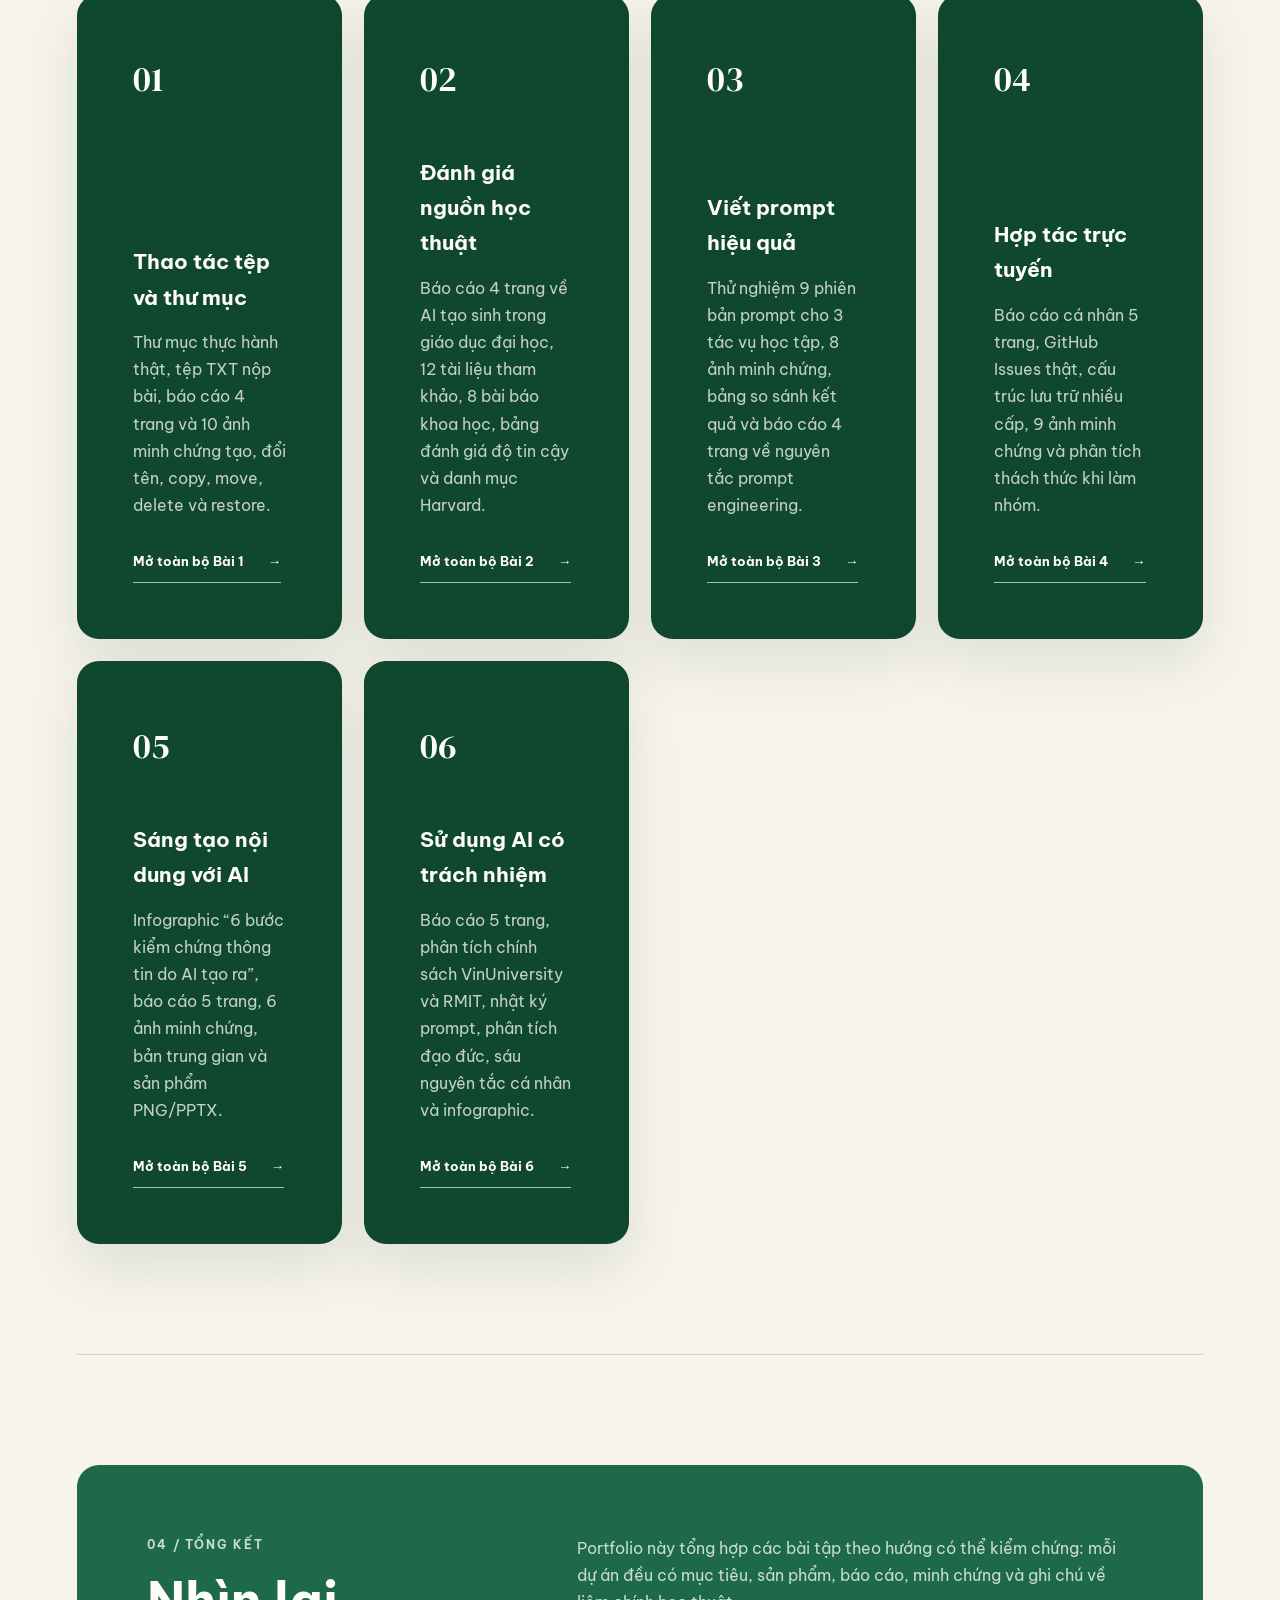
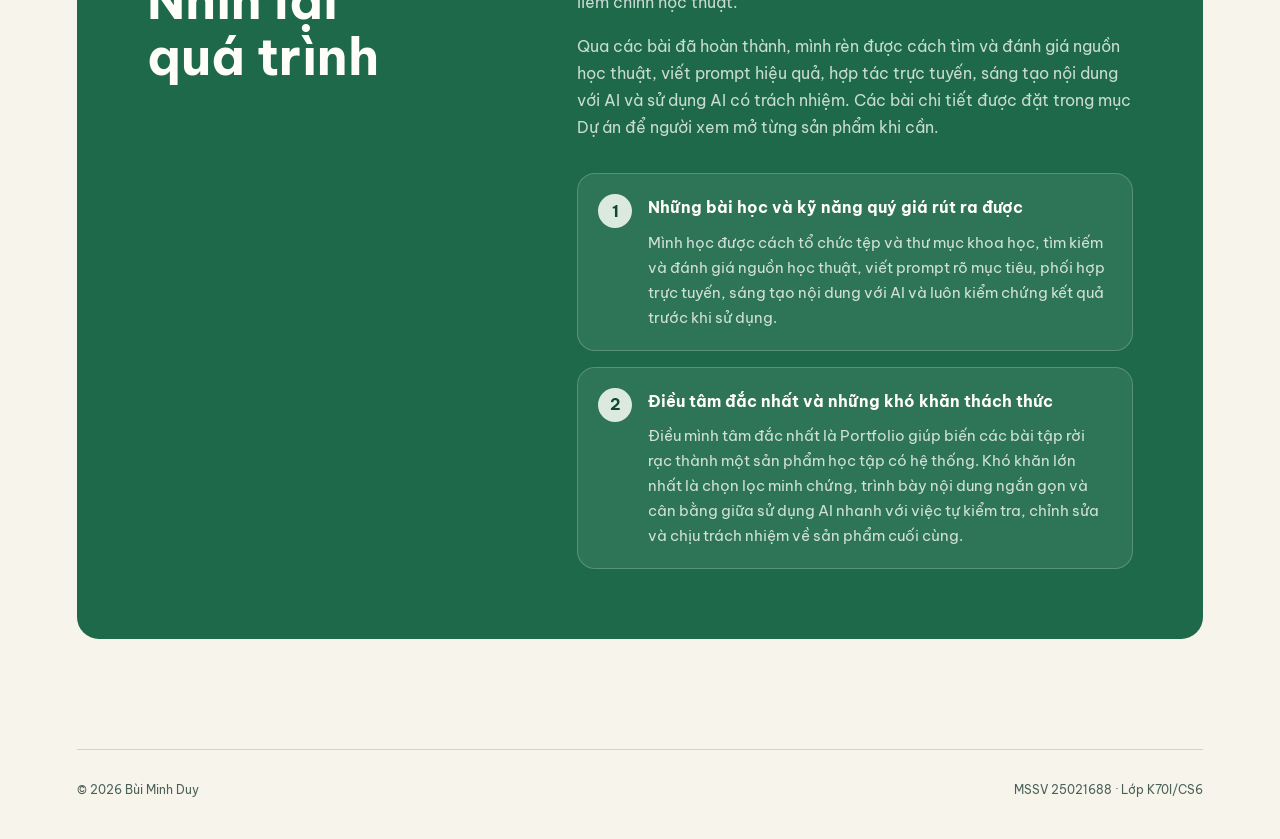
==== commit 667d2220: "Update class and reflection summary" ====
--- a/index.html
+++ b/index.html
@@ -115,6 +115,7 @@
             <div class="fact"><span>Họ và tên</span><strong>Bùi Minh Duy</strong></div>
             <div class="fact"><span>Mã sinh viên</span><strong>25021688</strong></div>
             <div class="fact"><span>Lớp</span><strong>K70I/CS6</strong></div>
+            <div class="fact"><span>Lớp khóa học</span><strong>UET.A12</strong></div>
             <div class="fact"><span>Quan tâm</span><strong>Công nghệ &amp; AI</strong></div>
           </aside>
         </div>
@@ -282,6 +283,33 @@
               nội dung với AI và sử dụng AI có trách nhiệm. Các bài chi tiết được
               đặt trong mục Dự án để người xem mở từng sản phẩm khi cần.
             </p>
+            <div class="summary-points">
+              <article>
+                <span>1</span>
+                <div>
+                  <h3>Những bài học và kỹ năng quý giá rút ra được</h3>
+                  <p>
+                    Mình học được cách tổ chức tệp và thư mục khoa học, tìm kiếm
+                    và đánh giá nguồn học thuật, viết prompt rõ mục tiêu, phối hợp
+                    trực tuyến, sáng tạo nội dung với AI và luôn kiểm chứng kết quả
+                    trước khi sử dụng.
+                  </p>
+                </div>
+              </article>
+              <article>
+                <span>2</span>
+                <div>
+                  <h3>Điều tâm đắc nhất và những khó khăn thách thức</h3>
+                  <p>
+                    Điều mình tâm đắc nhất là Portfolio giúp biến các bài tập rời
+                    rạc thành một sản phẩm học tập có hệ thống. Khó khăn lớn nhất là
+                    chọn lọc minh chứng, trình bày nội dung ngắn gọn và cân bằng giữa
+                    sử dụng AI nhanh với việc tự kiểm tra, chỉnh sửa và chịu trách
+                    nhiệm về sản phẩm cuối cùng.
+                  </p>
+                </div>
+              </article>
+            </div>
           </div>
         </div>
       </section>
--- a/styles.css
+++ b/styles.css
@@ -1123,6 +1123,46 @@
   line-height: 1.45;
 }
 
+.summary-points {
+  display: grid;
+  gap: 16px;
+  margin-top: 32px;
+}
+
+.summary-points article {
+  display: grid;
+  align-items: start;
+  padding: 20px;
+  border: 1px solid rgba(255, 255, 255, 0.2);
+  border-radius: 18px;
+  background: rgba(255, 255, 255, 0.08);
+  grid-template-columns: auto 1fr;
+  gap: 16px;
+}
+
+.summary-points span {
+  display: grid;
+  width: 34px;
+  height: 34px;
+  place-items: center;
+  border-radius: 50%;
+  color: var(--green-dark);
+  background: var(--mint);
+  font-weight: 700;
+}
+
+.summary-points h3 {
+  margin-bottom: 8px;
+  color: var(--white);
+  font-size: 1rem;
+}
+
+.summary-points p {
+  margin-bottom: 0;
+  color: rgba(255, 255, 255, 0.78);
+  font-size: 0.92rem;
+}
+
 .sources-list {
   border-top: 1px solid var(--line);
 }
